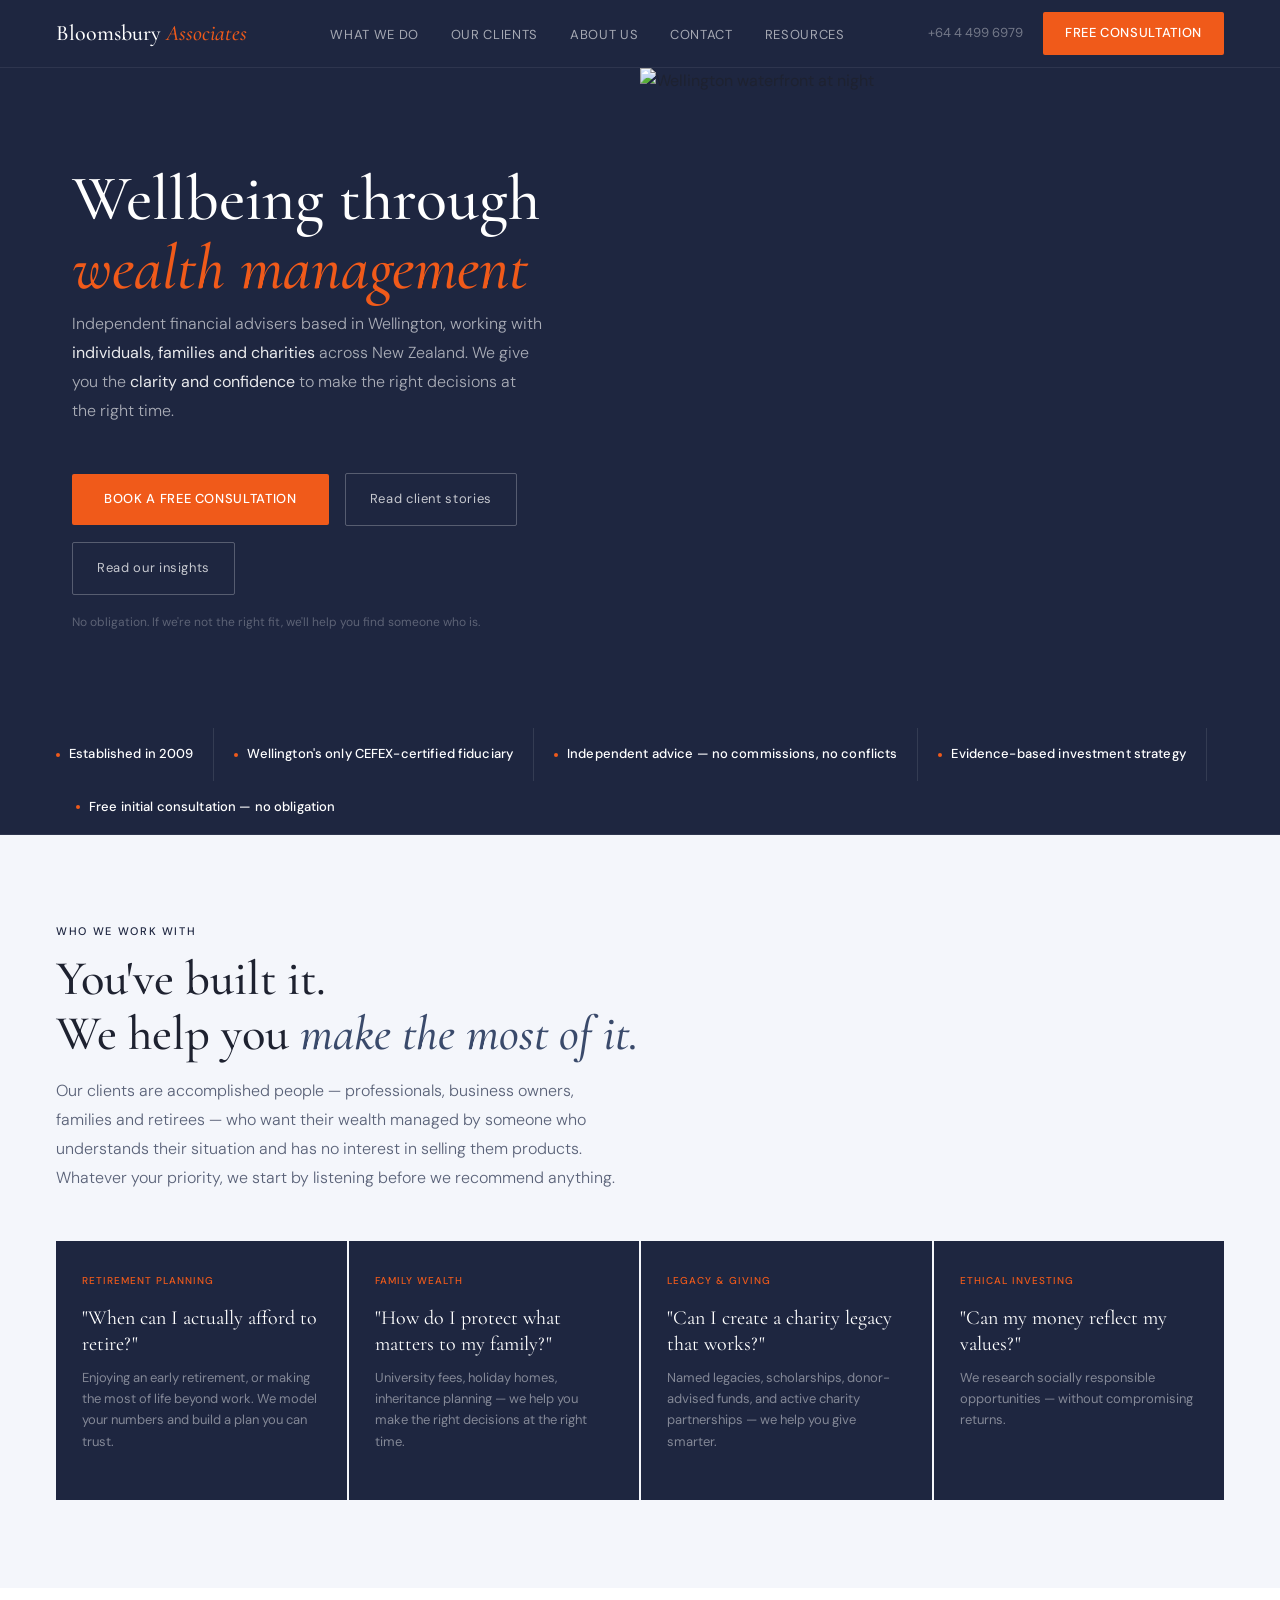
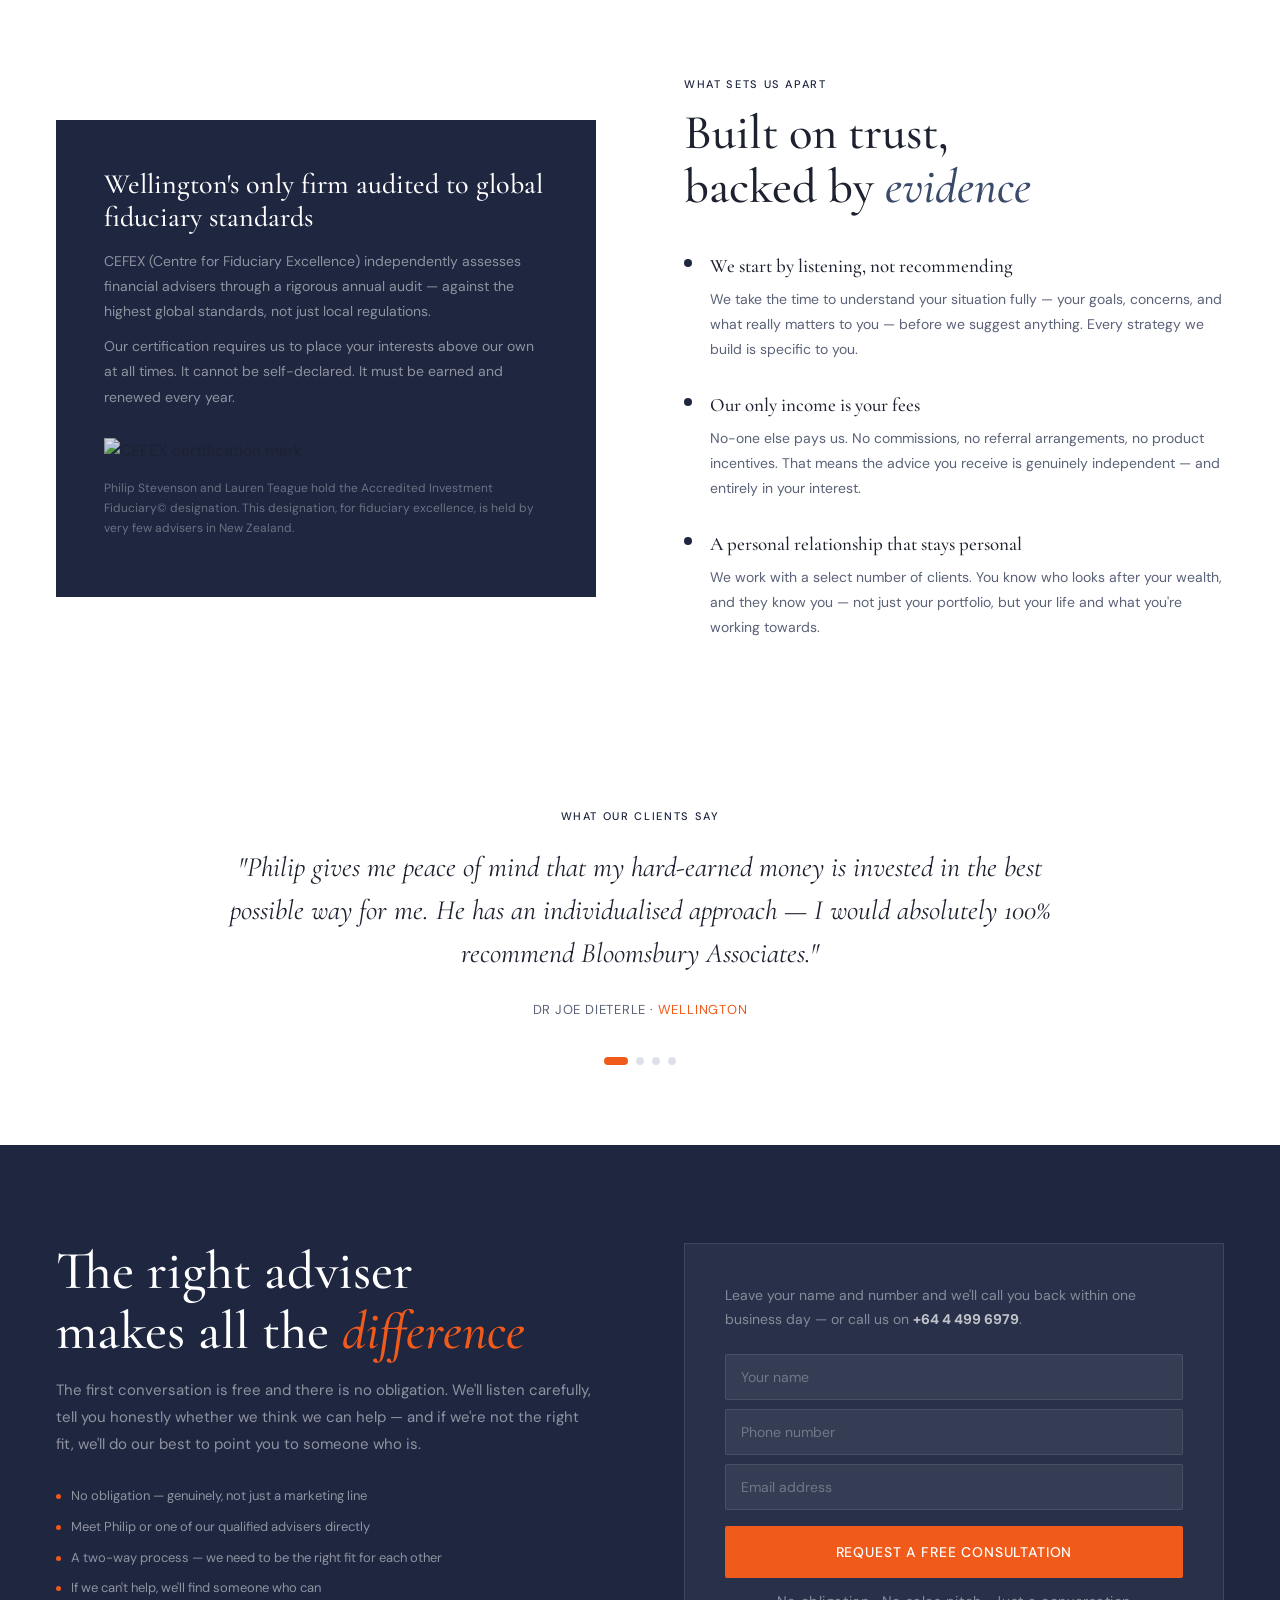
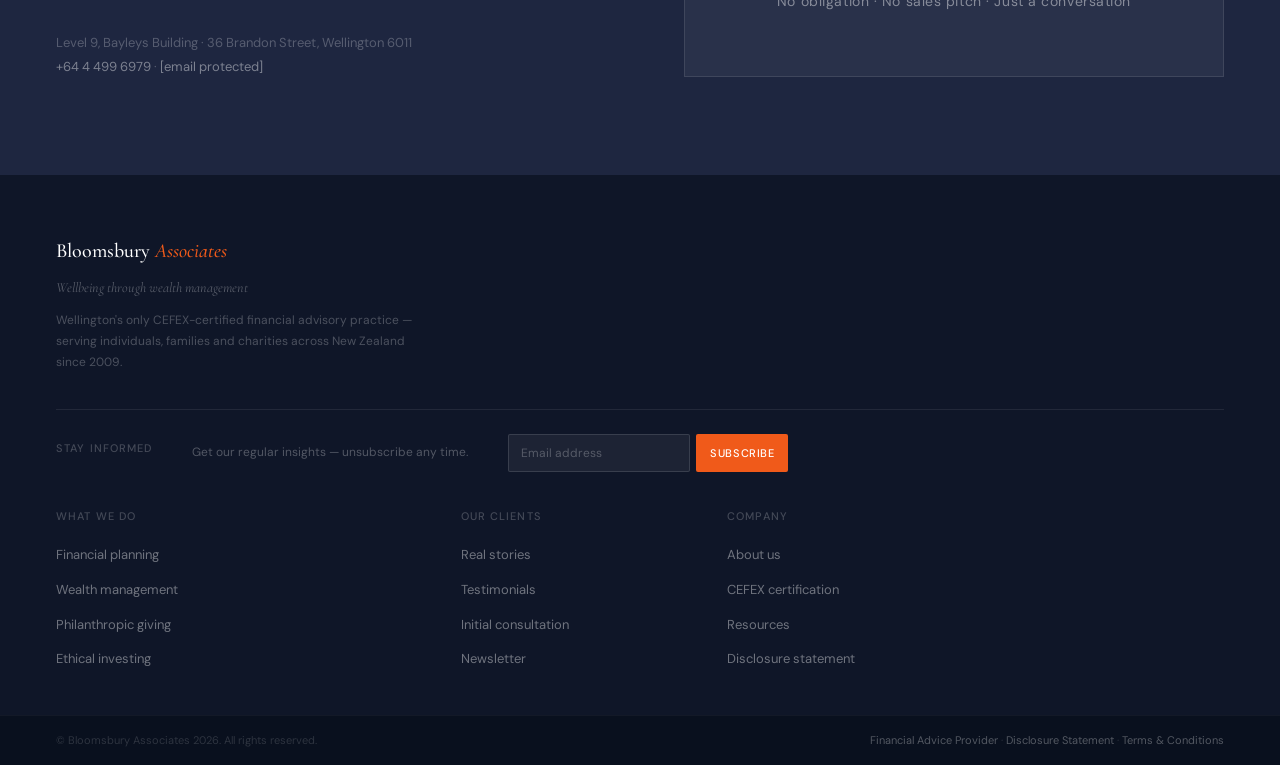
==== index.html @ 16ed3c0c "Add files via upload" ====
<!DOCTYPE html>
<html lang="en">
<head>
<meta charset="UTF-8"><meta name="viewport" content="width=device-width, initial-scale=1.0">
<title>Bloomsbury Associates — Wellington Financial Advisers | Wealth Management NZ</title>
<meta name="description" content="Bloomsbury Associates are Wellington's only CEFEX-certified independent financial advisers. Evidence-based wealth management, retirement planning, and ethical investing for individuals and families across New Zealand. Free initial consultation.">
<link rel="canonical" href="https://bloomsbury.co.nz/">
<meta property="og:type" content="website">
<meta property="og:site_name" content="Bloomsbury Associates">
<meta property="og:url" content="https://bloomsbury.co.nz/">
<meta property="og:title" content="Bloomsbury Associates — Wellington Financial Advisers | Wealth Management NZ">
<meta property="og:description" content="Wellington's only CEFEX-certified independent financial advisers. Evidence-based wealth management, retirement planning, and ethical investing. Free initial consultation.">
<meta property="og:image" content="https://bloomsbury.co.nz/resources/img/og-bloomsbury.jpg">
<meta name="twitter:card" content="summary_large_image">
<meta name="twitter:title" content="Bloomsbury Associates — Wellington Financial Advisers | Wealth Management NZ">
<meta name="twitter:description" content="Wellington's only CEFEX-certified independent financial advisers. Evidence-based wealth management, retirement planning, and ethical investing. Free initial consultation.">
<link rel="preconnect" href="https://fonts.googleapis.com">
<link href="https://fonts.googleapis.com/css2?family=Cormorant+Garamond:ital,wght@0,400;0,500;0,600;1,400;1,500&family=DM+Sans:wght@300;400;500&display=swap" rel="stylesheet">
<style>
*{margin:0;padding:0;box-sizing:border-box}
:root{
  --ink:#1e2230;--bd:#1e2640;--bm:#2a3352;--bdp:#161e30;--blu:#3a4a6b;
  --bpl:#fff;--gl:#fff;--gm:#dde0ea;--gt:#5a6278;
  --or:#f05a1a;--ol:#fef0e8;--od:#c94a12;--bl:#e0e3ed;
  --serif:'Cormorant Garamond',Georgia,serif;--sans:'DM Sans',sans-serif}
html{scroll-behavior:smooth}
body{font-family:var(--sans);background:#fff;color:var(--ink);font-size:16px;line-height:1.6;-webkit-font-smoothing:antialiased}
/* NAV */
nav{background:var(--bd);padding:0 56px;display:flex;align-items:center;justify-content:space-between;height:68px;position:sticky;top:0;z-index:100;border-bottom:.5px solid rgba(255,255,255,.07)}
.nl{color:#fff;font-family:var(--serif);font-size:22px;font-weight:500;text-decoration:none}.nl em{font-style:italic;color:var(--or)}

.nm{display:flex;gap:32px;list-style:none}.nm a{color:rgba(255,255,255,.6);text-decoration:none;font-size:13px;letter-spacing:.05em;text-transform:uppercase;transition:color .2s}.nm a:hover,.nm a.act{color:#fff}
.nr{display:flex;align-items:center;gap:20px}.nph{font-size:13px;color:rgba(255,255,255,.38)}
.nc{background:var(--or);color:#fff;padding:11px 22px;font-family:var(--sans);font-size:13px;font-weight:500;letter-spacing:.05em;text-transform:uppercase;border-radius:2px;transition:background .2s;text-decoration:none}.nc:hover{background:var(--od)}
/* HERO */
.hero{background:var(--bd);min-height:73vh;display:grid;grid-template-columns:1fr 1fr;overflow:hidden}
.ht{padding:96px 48px 96px 72px;display:flex;flex-direction:column;justify-content:center}
.hbadge{display:inline-flex;align-items:center;gap:8px;background:rgba(240,90,26,.12);border:.5px solid rgba(240,90,26,.4);color:#fdd0bc;padding:7px 14px;border-radius:2px;font-size:11px;font-weight:500;letter-spacing:.09em;text-transform:uppercase;margin-bottom:24px;width:fit-content}
.hbadge::before{content:'';width:6px;height:6px;background:var(--or);border-radius:50%;flex-shrink:0}
.heyebrow{font-family:var(--serif);font-size:14px;color:rgba(255,255,255,.4);letter-spacing:.1em;text-transform:uppercase;margin-bottom:14px}
.hh1{font-family:var(--serif);font-size:clamp(48px,5vw,68px);font-weight:500;color:#fff;line-height:1.08;margin-bottom:8px}
.hh1 em{font-style:italic;color:var(--or)}
.htag{font-family:var(--serif);font-size:clamp(19px,2.2vw,26px);font-weight:400;font-style:italic;color:rgba(255,255,255,.52);margin-bottom:28px;line-height:1.4}
.hsub{font-size:16px;font-weight:300;color:rgba(255,255,255,.62);line-height:1.8;max-width:470px;margin-bottom:48px}
.hsub strong{color:rgba(255,255,255,.9);font-weight:400}
.hact{display:flex;align-items:center;gap:16px;flex-wrap:wrap}
.bp{background:var(--or);color:#fff;border:none;padding:15px 32px;font-family:var(--sans);font-size:13px;font-weight:500;letter-spacing:.05em;text-transform:uppercase;cursor:pointer;border-radius:2px;transition:all .2s;text-decoration:none;display:inline-block}.bp:hover{background:var(--od);transform:translateY(-1px)}
.bg{background:transparent;color:rgba(255,255,255,.75);border:.5px solid rgba(255,255,255,.25);padding:15px 24px;font-family:var(--sans);font-size:13px;font-weight:400;letter-spacing:.05em;cursor:pointer;border-radius:2px;transition:all .2s;text-decoration:none;display:inline-block}.bg:hover{border-color:rgba(255,255,255,.55);color:#fff}
.hnote{margin-top:18px;font-size:12px;color:rgba(255,255,255,.28)}
.hv{position:relative;overflow:hidden}

/* TRUST BAR */
.tb{background:var(--bd);border-bottom:.5px solid rgba(255,255,255,.07);padding:0 72px;display:flex;align-items:center;flex-wrap:wrap}
.ti{font-size:14px;font-weight:500;color:#fff;padding:18px 28px;border-right:.5px solid rgba(255,255,255,.1);flex-shrink:0;display:flex;align-items:center;gap:9px;letter-spacing:.01em}.ti:first-child{padding-left:0}.ti:last-child{border-right:none}
.ti-dot{width:4px;height:4px;background:var(--or);border-radius:50%;flex-shrink:0}
/* SECTIONS */
.sec{padding:88px 72px}
.sl{font-size:11px;font-weight:500;letter-spacing:.15em;text-transform:uppercase;color:var(--bd);margin-bottom:12px}
.sh2{font-family:var(--serif);font-size:clamp(32px,3.8vw,50px);font-weight:500;color:var(--ink);line-height:1.12;margin-bottom:16px}.sh2 em{font-style:italic;color:var(--blu)}
.slead{font-size:16px;font-weight:300;color:var(--gt);max-width:560px;line-height:1.8;margin-bottom:48px}
/* PERSONA */
.pgrid{display:grid;grid-template-columns:repeat(4,1fr);gap:2px}
.pc{background:var(--bd);padding:32px 26px 48px;cursor:pointer;transition:background .25s;position:relative;overflow:hidden;min-height:240px;text-decoration:none;display:block}.pc:hover{background:var(--bm)}
.pc::after{content:'→';position:absolute;bottom:22px;right:22px;color:var(--or);font-size:18px;opacity:0;transition:opacity .25s,transform .25s;transform:translateX(-8px)}.pc:hover::after{opacity:1;transform:translateX(0)}
.ptag{font-size:10px;font-weight:500;letter-spacing:.1em;text-transform:uppercase;color:var(--or);margin-bottom:16px}
.pq{font-family:var(--serif);font-size:20px;font-weight:400;color:#fff;line-height:1.3;margin-bottom:10px}
.pdesc{font-size:13px;color:rgba(255,255,255,.45);line-height:1.65}
/* SERVICES */

/* WHY */
.wsec{padding:88px 72px;background:var(--gl);display:grid;grid-template-columns:1fr 1fr;gap:88px;align-items:center}
.cb{background:var(--bd);padding:48px;position:relative}
.cb h3{font-family:var(--serif);font-size:28px;font-weight:500;color:#fff;margin-bottom:14px;line-height:1.2}
.cb p{font-size:14px;color:rgba(255,255,255,.5);line-height:1.8;margin-bottom:10px}
.cb img{width:80px;margin-top:18px;opacity:.85}
.cfl{background:var(--ol);border:.5px solid rgba(240,90,26,.18);padding:22px 26px;position:absolute;bottom:-26px;right:-26px;max-width:220px}
.cfln{font-family:var(--serif);font-size:38px;font-weight:500;color:var(--or);line-height:1}
.cfllab{font-size:12px;color:var(--od);margin-top:6px;line-height:1.55}
.pillars{display:flex;flex-direction:column;gap:28px;margin-top:36px}
.pillar{display:flex;gap:18px;align-items:flex-start}
.pdot{width:8px;height:8px;background:var(--bd);border-radius:50%;flex-shrink:0;margin-top:8px}
.pillar h4{font-family:var(--serif);font-size:19px;font-weight:500;color:var(--ink);margin-bottom:6px}
.pillar p{font-size:14px;color:var(--gt);line-height:1.78;max-width:520px}
/* TESTIMONIALS */
.tsec{background:var(--bpl);padding:80px 72px}
.tinn{max-width:860px;margin:0 auto;text-align:center}
.tq{font-family:var(--serif);font-size:clamp(20px,2.8vw,28px);font-weight:400;font-style:italic;color:var(--ink);line-height:1.55;margin-bottom:24px;min-height:90px}
.ta{font-size:13px;color:var(--gt);letter-spacing:.06em;text-transform:uppercase;margin-bottom:36px}.ta span{color:var(--or)}
.dots{display:flex;justify-content:center;gap:8px}
.dot{width:8px;height:8px;border-radius:50%;background:var(--gm);cursor:pointer;transition:all .2s;border:none;padding:0}.dot.active{background:var(--or);width:24px;border-radius:4px}
/* CTA */
.ctasec{background:var(--bd);padding:96px 72px;display:grid;grid-template-columns:1fr 1fr;gap:88px;align-items:center}
.ctasec h2{font-family:var(--serif);font-size:clamp(36px,4.2vw,54px);font-weight:500;color:#fff;line-height:1.12}.ctasec h2 em{font-style:italic;color:var(--or)}
.ctasec>div:first-child>p{font-size:15px;color:rgba(255,255,255,.5);margin-top:16px;line-height:1.8}
.ctag{display:flex;flex-direction:column;gap:10px;margin-top:28px}
.ctag li{display:flex;align-items:center;gap:10px;font-size:13px;color:rgba(255,255,255,.5);list-style:none}
.ctag li::before{content:'';width:5px;height:5px;background:var(--or);border-radius:50%;flex-shrink:0}
.ctaaddr{margin-top:32px;font-size:13px;color:rgba(255,255,255,.25);line-height:1.85}
.ctaaddr a{color:rgba(255,255,255,.42);text-decoration:none}.ctaaddr a:hover{color:var(--or)}
.cform{background:rgba(255,255,255,.05);border:.5px solid rgba(255,255,255,.1);padding:40px}
.cform>p{font-size:14px;color:rgba(255,255,255,.44);margin-bottom:22px;line-height:1.7}
.ig{display:flex;flex-direction:column;gap:9px;margin-bottom:10px}
.fi{background:rgba(255,255,255,.06);border:.5px solid rgba(255,255,255,.1);padding:13px 15px;color:#fff;font-size:14px;font-family:var(--sans);border-radius:2px;outline:none;transition:border-color .2s;width:100%}
.fi::placeholder{color:rgba(255,255,255,.3)}.fi:focus{border-color:rgba(240,90,26,.5);background:rgba(255,255,255,.09)}
.bctl{width:100%;background:var(--or);color:#fff;border:none;padding:17px;font-family:var(--sans);font-size:14px;font-weight:500;letter-spacing:.06em;text-transform:uppercase;cursor:pointer;border-radius:2px;transition:background .2s;margin-top:6px}.bctl:hover:not(:disabled){background:var(--od)}
.noob{font-size:11px;color:rgba(255,255,255,.22);text-align:center;margin-top:12px;letter-spacing:.04em}
/* FOOTER */
footer{background:#0f1628;padding:60px 72px 44px;display:grid;grid-template-columns:1.6fr 1fr 1fr 1fr 1.4fr;gap:40px}
.fwm{font-family:var(--serif);font-size:20px;color:#fff;font-weight:500;margin-bottom:10px}.fwm em{color:var(--or);font-style:italic}
.ftag{font-family:var(--serif);font-size:14px;font-style:italic;color:rgba(255,255,255,.3);margin-bottom:10px}
.fdesc{font-size:12px;color:rgba(255,255,255,.25);line-height:1.75}
.fcol h4{font-size:11px;font-weight:500;letter-spacing:.1em;text-transform:uppercase;color:rgba(255,255,255,.22);margin-bottom:16px}
.fcol ul{list-style:none;display:flex;flex-direction:column;gap:9px}
.fcol ul a{font-size:13px;color:rgba(255,255,255,.4);text-decoration:none;transition:color .2s}.fcol ul a:hover{color:#fff}
.fbot{background:#09101e;padding:16px 72px;display:flex;justify-content:space-between;align-items:center;border-top:.5px solid rgba(255,255,255,.04)}
.fbot p{font-size:11px;color:rgba(255,255,255,.15)}.fbot a{color:rgba(255,255,255,.3);text-decoration:none}.fbot a:hover{color:rgba(255,255,255,.6)}
.fade{opacity:0;transform:translateY(20px);transition:opacity .6s ease,transform .6s ease}.fade.vis{opacity:1;transform:none}

/* FOOTER NEWSLETTER */
.fn-signup{border-left:.5px solid rgba(255,255,255,.08);padding-left:32px}
.fn-head{font-size:11px;font-weight:500;letter-spacing:.1em;text-transform:uppercase;color:rgba(255,255,255,.22);margin-bottom:8px}
.fn-sub{font-size:12px;color:rgba(255,255,255,.28);line-height:1.6;margin-bottom:16px}
.fn-row{display:flex;gap:6px}
.fn-f{flex:1;background:rgba(255,255,255,.06);border:.5px solid rgba(255,255,255,.12);padding:10px 12px;color:#fff;font-size:12px;font-family:var(--sans);border-radius:2px;outline:none;transition:border-color .2s;min-width:0}
.fn-f::placeholder{color:rgba(255,255,255,.25)}
.fn-f:focus{border-color:rgba(240,90,26,.45)}
.fn-btn{background:var(--or);color:#fff;border:none;padding:10px 14px;font-family:var(--sans);font-size:11px;font-weight:500;letter-spacing:.05em;text-transform:uppercase;cursor:pointer;border-radius:2px;white-space:nowrap;transition:background .2s;flex-shrink:0}.fn-btn:hover:not(:disabled){background:var(--od)}

/* DROPDOWN */
.has-drop{position:relative}
.has-drop:hover .dropdown,.has-drop:focus-within .dropdown{opacity:1;pointer-events:all;transform:translateY(0)}
.dropdown{position:absolute;top:100%;left:-16px;background:var(--bm);border:.5px solid rgba(255,255,255,.12);border-top:2px solid var(--or);min-width:170px;opacity:0;pointer-events:none;transform:translateY(-6px);transition:all .18s ease;z-index:200;box-shadow:0 8px 24px rgba(0,0,0,.25)}
.dropdown a{display:block;padding:12px 18px;font-size:12px;letter-spacing:.05em;text-transform:uppercase;color:rgba(255,255,255,.6);text-decoration:none;border-bottom:.5px solid rgba(255,255,255,.07);transition:all .15s;font-family:var(--sans);font-weight:400}
.dropdown a:last-child{border-bottom:none}
.dropdown a:hover{color:#fff;background:rgba(255,255,255,.06);padding-left:22px}
</style>
<link rel="stylesheet" href="responsive.css">
<script type="application/ld+json">
{
  "@context": "https://schema.org",
  "@type": "FinancialService",
  "name": "Bloomsbury Associates",
  "description": "Wellington's only CEFEX-certified independent financial advisory practice. Evidence-based wealth management, retirement planning, philanthropic giving, and ethical investing.",
  "url": "https://bloomsbury.co.nz",
  "telephone": "+6444996979",
  "email": "enquiries@bloomsbury.co.nz",
  "foundingDate": "2009",
  "areaServed": "New Zealand",
  "address": {
    "@type": "PostalAddress",
    "streetAddress": "Level 9, Bayleys Building, 36 Brandon Street",
    "addressLocality": "Wellington",
    "postalCode": "6011",
    "addressCountry": "NZ"
  },
  "geo": {
    "@type": "GeoCoordinates",
    "latitude": -41.2784,
    "longitude": 174.7767
  },
  "openingHoursSpecification": {
    "@type": "OpeningHoursSpecification",
    "dayOfWeek": ["Monday","Tuesday","Wednesday","Thursday","Friday"],
    "opens": "08:30",
    "closes": "17:30"
  },
  "hasCredential": {
    "@type": "EducationalOccupationalCredential",
    "credentialCategory": "CEFEX Certification",
    "recognizedBy": {
      "@type": "Organization",
      "name": "Centre for Fiduciary Excellence"
    }
  },
  "sameAs": "https://bloomsbury.co.nz"
}
</script>
</head>
<body>
<nav>
  <a href="index.html" class="nl">Bloomsbury <em>Associates</em></a>
  <ul class="nm">
    <li><a href="what-we-do.html">What we do</a></li>
    <li><a href="our-clients.html">Our clients</a></li>
    <li><a href="about-us.html">About us</a></li>
    <li><a href="contact.html">Contact</a></li>
    <li class="has-drop">
      <a href="blog.html">Resources</a>
      <div class="dropdown">
        <a href="tools.html">Tools</a>
        <a href="blog.html">Blog</a>
        <a href="blog.html">Research</a>
      </div>
    </li>
  </ul>
  <div class="nr"><button class="ham" aria-label="Open menu" onclick="toggleNav(this)"><span></span><span></span><span></span></button>
    <span class="nph">+64 4 499 6979</span>
    <a href="index.html#form" class="nc">Free consultation</a>
  </div>
</nav>
<div class="ndrawer" id="ndrawer">
  <a href="what-we-do.html">What we do</a>
  <a href="our-clients.html">Our clients</a>
  <a href="about-us.html">About us</a>
  <a href="contact.html">Contact</a>
  <a href="tools.html">Tools</a>
  <a href="blog.html">Blog</a>
  <a href="blog.html">Research</a>
  <a href="index.html#form" class="nc">Free consultation</a>
  <span class="nph">+64 4 499 6979</span>
</div>

<section class="hero">
  <div class="ht">
    <h1 class="hh1">Wellbeing through<br><em>wealth management</em></h1>
    <p class="hsub">Independent financial advisers based in Wellington, working with <strong>individuals, families and charities</strong> across New Zealand. We give you the <strong>clarity and confidence</strong> to make the right decisions at the right time.</p>
    <div class="hact">
      <a href="index.html#form" class="bp">Book a free consultation</a>
      <a href="our-clients.html" class="bg">Read client stories</a>
      <a href="blog.html" class="bg">Read our insights</a>
    </div>
    <p class="hnote">No obligation. If we're not the right fit, we'll help you find someone who is.</p>
  </div>
  <div class="hv">
    <img src="https://images.pexels.com/photos/1043402/pexels-photo-1043402.jpeg" alt="Wellington waterfront at night" style="width:100%;height:100%;object-fit:cover;object-position:center;display:block;min-height:420px">
  </div>
</section>

<div class="tb">
  <div class="ti"><span class="ti-dot"></span>Established in 2009</div>
  <div class="ti"><span class="ti-dot"></span>Wellington's only CEFEX-certified fiduciary</div>
  <div class="ti"><span class="ti-dot"></span>Independent advice — no commissions, no conflicts</div>
  <div class="ti"><span class="ti-dot"></span>Evidence-based investment strategy</div>
  <div class="ti"><span class="ti-dot"></span>Free initial consultation — no obligation</div>
</div>

<section class="sec fade" style="background:#f4f6fb">
  <div class="sl">Who we work with</div>
  <h2 class="sh2">You've built it.<br>We help you <em>make the most of it.</em></h2>
  <p class="slead">Our clients are accomplished people — professionals, business owners, families and retirees — who want their wealth managed by someone who understands their situation and has no interest in selling them products. Whatever your priority, we start by listening before we recommend anything.</p>
  <div class="pgrid">
    <a href="what-we-do.html" class="pc"><div class="ptag">Retirement planning</div><p class="pq">"When can I actually afford to retire?"</p><p class="pdesc">Enjoying an early retirement, or making the most of life beyond work. We model your numbers and build a plan you can trust.</p></a>
    <a href="what-we-do.html" class="pc"><div class="ptag">Family wealth</div><p class="pq">"How do I protect what matters to my family?"</p><p class="pdesc">University fees, holiday homes, inheritance planning — we help you make the right decisions at the right time.</p></a>
    <a href="what-we-do.html#philanthropy" class="pc"><div class="ptag">Legacy &amp; giving</div><p class="pq">"Can I create a charity legacy that works?"</p><p class="pdesc">Named legacies, scholarships, donor-advised funds, and active charity partnerships — we help you give smarter.</p></a>
    <a href="what-we-do.html#ethical" class="pc"><div class="ptag">Ethical investing</div><p class="pq">"Can my money reflect my values?"</p><p class="pdesc">We research socially responsible opportunities — without compromising returns.</p></a>
  </div>
</section>


<section class="wsec fade">
  <div>
    <div class="cb">
      <h3>Wellington's only firm audited to global fiduciary standards</h3>
      <p>CEFEX (Centre for Fiduciary Excellence) independently assesses financial advisers through a rigorous annual audit — against the highest global standards, not just local regulations.</p>
      <p>Our certification requires us to place your interests above our own at all times. It cannot be self-declared. It must be earned and renewed every year.</p>
      <img src="https://bloomsbury.co.nz/resources/img/associates/CEFEX-Mark2.png" alt="CEFEX certification mark">
      <p style="font-size:12px;color:rgba(255,255,255,.35);margin-top:16px;line-height:1.65">Philip Stevenson and Lauren Teague hold the Accredited Investment Fiduciary© designation. This designation, for fiduciary excellence, is held by very few advisers in New Zealand.</p>
    </div>
  </div>
  <div>
    <div class="sl">What sets us apart</div>
    <h2 class="sh2" style="color:var(--ink)">Built on trust,<br>backed by <em>evidence</em></h2>
    <div class="pillars">
      <div class="pillar"><div class="pdot"></div><div><h4>We start by listening, not recommending</h4><p>We take the time to understand your situation fully — your goals, concerns, and what really matters to you — before we suggest anything. Every strategy we build is specific to you.</p></div></div>
      <div class="pillar"><div class="pdot"></div><div><h4>Our only income is your fees</h4><p>No-one else pays us. No commissions, no referral arrangements, no product incentives. That means the advice you receive is genuinely independent — and entirely in your interest.</p></div></div>
      <div class="pillar"><div class="pdot"></div><div><h4>A personal relationship that stays personal</h4><p>We work with a select number of clients. You know who looks after your wealth, and they know you — not just your portfolio, but your life and what you're working towards.</p></div></div>
    </div>
  </div>
</section>

<section class="tsec fade">
  <div class="tinn">
    <div class="sl" style="text-align:center;margin-bottom:20px">What our clients say</div>
    <div class="tq" id="tq">"Philip gives me peace of mind that my hard-earned money is invested in the best possible way for me. He has an individualised approach — I would absolutely 100% recommend Bloomsbury Associates."</div>
    <p class="ta" id="ta">Dr Joe Dieterle · <span>Wellington</span></p>
    <div class="dots" role="tablist" aria-label="Testimonials">
      <button class="dot active" onclick="showT(0)" aria-label="Testimonial 1 — Dr Joe Dieterle" aria-selected="true" role="tab"></button>
      <button class="dot" onclick="showT(1)" aria-label="Testimonial 2 — Julie Brown" aria-selected="false" role="tab"></button>
      <button class="dot" onclick="showT(2)" aria-label="Testimonial 3 — Auckland client" aria-selected="false" role="tab"></button>
      <button class="dot" onclick="showT(3)" aria-label="Testimonial 4 — Dan, Wellington" aria-selected="false" role="tab"></button>
    </div>
  </div>
</section>


<section class="ctasec fade" id="form">
  <div>
    <h2>The right adviser<br>makes all the <em>difference</em></h2>
    <p>The first conversation is free and there is no obligation. We'll listen carefully, tell you honestly whether we think we can help — and if we're not the right fit, we'll do our best to point you to someone who is.</p>
    <ul class="ctag">
      <li>No obligation — genuinely, not just a marketing line</li>
      <li>Meet Philip or one of our qualified advisers directly</li>
      <li>A two-way process — we need to be the right fit for each other</li>
      <li>If we can't help, we'll find someone who can</li>
    </ul>
    <div class="ctaaddr">Level 9, Bayleys Building · 36 Brandon Street, Wellington 6011<br><a href="tel:+6444996979">+64 4 499 6979</a> · <a href="/cdn-cgi/l/email-protection#8ee7e0e8e1ceece2e1e1e3fdecfbfcf7a0ede1a0e0f4"><span class="__cf_email__" data-cfemail="86efe8e0e9c6e4eae9e9ebf5e4f3f4ffa8e5e9a8e8fc">[email&#160;protected]</span></a></div>
  </div>
  <div class="cform">
    <p>Leave your name and number and we'll call you back within one business day — or call us on <strong style="color:rgba(255,255,255,.72)">+64 4 499 6979</strong>.</p>
    <div class="ig">
      <input class="fi" type="text" placeholder="Your name">
      <input class="fi" type="tel" placeholder="Phone number">
      <input class="fi" type="email" placeholder="Email address">
    </div>
    <button class="bctl" onclick="this.textContent='✓ Request received — we\'ll be in touch';this.style.background='#2a6e3a';this.disabled=true">Request a free consultation</button>
    <p class="noob">No obligation · No sales pitch · Just a conversation</p>
  </div>
</section>



<footer>
  <div><p class="fwm">Bloomsbury <em>Associates</em></p><p class="ftag">Wellbeing through wealth management</p><p class="fdesc">Wellington's only CEFEX-certified financial advisory practice — serving individuals, families and charities across New Zealand since 2009.</p></div>
  <div class="fn-signup">
    <p class="fn-head">Stay Informed</p>
    <p class="fn-sub">Get our regular insights — unsubscribe any time.</p>
    <div class="fn-row">
      <input class="fn-f" type="email" placeholder="Email address">
      <button class="fn-btn" onclick="this.textContent='✓';this.style.background='#2a6e3a';this.disabled=true">Subscribe</button>
    </div>
  </div>
  <div class="fcol"><h4>What we do</h4><ul><li><a href="what-we-do.html#fp">Financial planning</a></li><li><a href="what-we-do.html#wm">Wealth management</a></li><li><a href="what-we-do.html#philanthropy">Philanthropic giving</a></li><li><a href="what-we-do.html#ethical">Ethical investing</a></li></ul></div>
  <div class="fcol"><h4>Our clients</h4><ul><li><a href="our-clients.html">Real stories</a></li><li><a href="our-clients.html#testimonials">Testimonials</a></li><li><a href="index.html#form">Initial consultation</a></li><li><a href="contact.html#newsletter">Newsletter</a></li></ul></div>
  <div class="fcol"><h4>Company</h4><ul><li><a href="about-us.html">About us</a></li><li><a href="about-us.html#cefex">CEFEX certification</a></li><li><a href="blog.html">Resources</a></li><li><a href="#">Disclosure statement</a></li></ul></div>
</footer>
<div class="fbot"><p>© Bloomsbury Associates 2026. All rights reserved.</p><p><a href="#">Financial Advice Provider</a> · <a href="#">Disclosure Statement</a> · <a href="#">Terms &amp; Conditions</a></p></div>

<script data-cfasync="false" src="/cdn-cgi/scripts/5c5dd728/cloudflare-static/email-decode.min.js"></script><script>
const obs=new IntersectionObserver(e=>e.forEach(x=>{if(x.isIntersecting){x.target.classList.add('vis');obs.unobserve(x.target)}}),{threshold:.07});
document.querySelectorAll('.fade').forEach(el=>obs.observe(el));
const T=[
  {q:'"Philip gives me peace of mind that my hard-earned money is invested in the best possible way for me. He has an individualised approach — I would absolutely 100% recommend Bloomsbury Associates."',a:'Dr Joe Dieterle · <span>Wellington</span>'},
  {q:'"Bloomsbury Associates have that unique combination of professionalism and that essential personal touch which makes me as a client feel valued. With Bloomsbury it\'s a win/win situation."',a:'Julie Brown · <span>Wellington</span>'},
  {q:'"I\'ve been a client of Bloomsbury for more than six years now, which speaks for itself. I feel safe and secure knowing every month I am getting closer to my financial goals."',a:'Client · <span>Auckland</span>'},
  {q:'"Bloomsbury are totally focussed on their clients, always do what they say they will, with a personal touch you don\'t get from bigger firms."',a:'Dan · <span>Wellington</span>'}
];
let cur=0;
function showT(i){cur=i;document.getElementById('tq').textContent=T[i].q;document.getElementById('ta').innerHTML=T[i].a;document.querySelectorAll('.dot').forEach((d,j)=>{d.classList.toggle('active',j===i);d.setAttribute('aria-selected',j===i);});}
setInterval(()=>showT((cur+1)%T.length),5000);
</script>
<script>
function toggleNav(btn){
  btn.classList.toggle('open');
  var drawer = document.getElementById('ndrawer');
  drawer.classList.toggle('open');
  document.body.style.overflow = btn.classList.contains('open') ? 'hidden' : '';
}
document.addEventListener('DOMContentLoaded', function(){
  document.querySelectorAll('.ndrawer a').forEach(function(a){
    a.addEventListener('click', function(){
      var btn = document.querySelector('.ham');
      if(btn) btn.classList.remove('open');
      var drawer = document.getElementById('ndrawer');
      if(drawer) drawer.classList.remove('open');
      document.body.style.overflow = '';
    });
  });
});
</script>
</body>
</html>
---- responsive.css ----
/* ============================================================
   BLOOMSBURY ASSOCIATES — RESPONSIVE STYLES
   Breakpoints:
     Wide    : max-width 1280px  (large laptop)
     Tablet  : max-width 1024px  (small laptop / tablet landscape)
     Mobile  : max-width 768px   (tablet portrait / phone)
     Sm phone: max-width 480px
   ============================================================ */

/* ----------------------------------------------------------
   HAMBURGER NAV
   ---------------------------------------------------------- */
.ham{display:none;flex-direction:column;gap:5px;background:none;border:none;cursor:pointer;padding:4px;z-index:200}
.ham span{display:block;width:22px;height:1.5px;background:#fff;transition:all .25s;transform-origin:center}
.ham.open span:nth-child(1){transform:translateY(6.5px) rotate(45deg)}
.ham.open span:nth-child(2){opacity:0;transform:scaleX(0)}
.ham.open span:nth-child(3){transform:translateY(-6.5px) rotate(-45deg)}

.ndrawer{
  display:none;
  position:fixed;top:68px;left:0;right:0;bottom:0;
  background:var(--bd);
  padding:40px 28px;
  flex-direction:column;
  gap:0;
  z-index:150;
  overflow-y:auto;
  border-top:.5px solid rgba(255,255,255,.08);
}
.ndrawer.open{display:flex}
.ndrawer a{
  display:block;
  color:rgba(255,255,255,.75);
  text-decoration:none;
  font-size:18px;
  font-family:var(--serif);
  font-weight:400;
  padding:16px 0;
  border-bottom:.5px solid rgba(255,255,255,.07);
  transition:color .2s;
}
.ndrawer a:hover,.ndrawer a.act{color:#fff}
.ndrawer .nc{
  display:inline-block;
  margin-top:28px;
  background:var(--or);
  color:#fff;
  padding:14px 28px;
  font-family:var(--sans);
  font-size:13px;
  font-weight:500;
  letter-spacing:.05em;
  text-transform:uppercase;
  border-radius:2px;
  text-decoration:none;
  border:none;
}
.ndrawer .nph{
  display:block;
  font-size:13px;
  color:rgba(255,255,255,.35);
  margin-top:16px;
}


/* ============================================================
   WIDE  (≤ 1280px) — large laptops, gentle reduction
   ============================================================ */
@media(max-width:1280px){

  /* Reduce section side padding */
  .sec,.wsec,.tsec,.ctasec,.svsec-light,
  .origin,.team-sec,.cefex-sec,.ext-sec,.partners,.cta-band,
  .svc-sec,.process-band,.faq-sec,.contact-wrap,.storsec{
    padding-left:56px !important;
    padding-right:56px !important;
  }
  footer{padding-left:56px;padding-right:56px}
  .fbot{padding-left:56px;padding-right:56px}
  .tb{padding-left:56px;padding-right:56px}
  .snav{padding-left:56px}

  /* Trust bar: shrink text slightly so 5 items fit on one row */
  .ti{font-size:13px;padding:16px 20px}

  /* Footer: 5-col gets tight — drop newsletter below */
  footer{grid-template-columns:1.6fr 1fr 1fr 1fr;gap:36px}
  .fn-signup{grid-column:1/-1;border-left:none;border-top:.5px solid rgba(255,255,255,.08);padding-left:0;padding-top:24px;display:flex;align-items:center;gap:40px}
  .fn-signup .fn-sub{margin-bottom:0}
  .fn-row{min-width:280px}
}


/* ============================================================
   TABLET  (≤ 1024px) — small laptop / tablet landscape
   ============================================================ */
@media(max-width:1024px){

  /* NAV */
  nav{padding:0 32px}
  .nm,.nr .nph{display:none}
  .ham{display:flex}
  .nr{gap:12px}

  /* HERO (homepage) — stack vertically */
  .hero{grid-template-columns:1fr;min-height:auto}
  .ht{padding:64px 40px 52px}
  .hv{min-height:320px;position:relative}
  .hv img{min-height:320px !important}

  /* Trust bar — allow wrap gracefully */
  .tb{padding:0 32px;flex-wrap:wrap}
  .ti{font-size:12px;padding:12px 16px;border-right:.5px solid rgba(255,255,255,.08)}

  /* PAGE HERO (inner pages) */
  .phero{padding:56px 40px 48px;grid-template-columns:1fr !important;min-height:auto}
  .phero-img{display:none}

  /* SECTION PADDING */
  .sec,.wsec,.tsec,.ctasec,.teamsec,
  .origin,.team-sec,.cefex-sec,.ext-sec,.partners,.cta-band,
  .svc-sec,.process-band,.faq-sec,.contact-wrap,.storsec{
    padding-left:40px !important;
    padding-right:40px !important;
  }
  footer{padding-left:40px;padding-right:40px;grid-template-columns:1fr 1fr 1fr;gap:28px}
  .fbot{padding-left:40px;padding-right:40px}
  .snav{padding-left:40px}
  .blog-wrap,.blog-signup,.nl-cta{padding-left:40px !important;padding-right:40px !important}
  footer>div:first-child{grid-column:1/-1}
  .fn-signup{grid-column:1/-1;border-left:none;border-top:.5px solid rgba(255,255,255,.08);padding-left:0;padding-top:20px;flex-direction:column;align-items:flex-start;gap:12px}
  .fn-row{width:100%;max-width:380px}

  /* HOMEPAGE GRIDS */
  .pgrid{grid-template-columns:1fr 1fr}
  .wsec{grid-template-columns:1fr;gap:48px}
  .ctasec{grid-template-columns:1fr;gap:48px}
  .nlinner{grid-template-columns:1fr;gap:48px}

  /* ABOUT */
  .origin{grid-template-columns:1fr;gap:48px}
  .tgrid{grid-template-columns:1fr}
  .cefex-sec{grid-template-columns:1fr;gap:48px}
  .ext-grid{grid-template-columns:1fr 1fr}

  /* WHAT WE DO */
  .steps{grid-template-columns:1fr 1fr 1fr}
  .steps::before{display:none}
  .step{border-top:1px dashed var(--gm);padding-top:24px}
  .svc-inner{grid-template-columns:1fr;gap:40px}
  .svc-inner.rev{direction:ltr}
  .egrid{grid-template-columns:1fr 1fr 1fr}

  /* OUR CLIENTS */
  .sgrid{grid-template-columns:1fr 1fr}

  /* BLOG */
  .feat-post{grid-template-columns:1fr}
  .blog-grid{grid-template-columns:1fr 1fr}
  .nl-cta{grid-template-columns:1fr;gap:28px}
  .bsu-inner{grid-template-columns:1fr;gap:20px}

  /* CONTACT */
  .contact-grid{grid-template-columns:1fr}
  .faq-grid{grid-template-columns:1fr}
}


/* ============================================================
   MOBILE  (≤ 768px)
   ============================================================ */
@media(max-width:768px){

  /* NAV */
  nav{padding:0 20px;height:60px}
  .ndrawer{top:60px}
  .nl{font-size:18px}

  /* HERO */
  .hero{grid-template-columns:1fr;min-height:auto}
  .ht{padding:52px 20px 44px}
  .hh1{font-size:40px !important}
  .hsub{font-size:15px;margin-bottom:28px}
  .hact{flex-direction:column;align-items:stretch;gap:10px}
  .hact .bp,.hact .bg{text-align:center}
  .hv{display:none}

  /* TRUST BAR — 2 column grid */
  .tb{padding:0 20px;display:grid;grid-template-columns:1fr 1fr}
  .ti{font-size:11px;font-weight:500;padding:12px 8px 12px 0;border-right:none;border-bottom:.5px solid rgba(255,255,255,.08);width:auto}
  .ti:nth-child(odd){border-right:.5px solid rgba(255,255,255,.08);padding-right:12px}
  .ti:nth-last-child(-n+2){border-bottom:none}
  /* 5th item spans full width */
  .ti:last-child{grid-column:1/-1;border-right:none}

  /* PAGE HERO */
  .phero{padding:44px 20px 36px !important}
  .phero h1{font-size:38px !important}
  .phero p{font-size:15px}

  /* SECTION PADDING */
  .sec,.wsec,.tsec,.ctasec,
  .origin,.team-sec,.cefex-sec,.ext-sec,.partners,.cta-band,
  .svc-sec,.process-band,.faq-sec,.contact-wrap,.storsec{
    padding:52px 20px !important;
  }
  .blog-wrap{padding:44px 20px !important}
  .blog-signup{padding:20px !important}
  .nl-cta{padding:44px 20px !important}
  footer{padding:44px 20px 28px;grid-template-columns:1fr 1fr;gap:24px}
  .fbot{padding:14px 20px;flex-direction:column;gap:6px;text-align:center}
  .snav{padding:0 20px}
  footer>div:first-child{grid-column:1/-1}
  .fn-signup{grid-column:1/-1;border-left:none;border-top:.5px solid rgba(255,255,255,.08);padding-left:0;padding-top:20px}
  .fn-row{width:100%}

  /* HOMEPAGE GRIDS */
  .pgrid{grid-template-columns:1fr}
  .wsec{grid-template-columns:1fr;gap:40px;padding:52px 20px !important}
  .ctasec{grid-template-columns:1fr;gap:32px;padding:56px 20px !important}

  /* CTA FORM */
  .cform{padding:28px 20px}

  /* ABOUT */
  .origin{grid-template-columns:1fr;gap:32px;padding:52px 20px !important}
  .stats{gap:2px}
  .tgrid{grid-template-columns:1fr;gap:2px}
  .tm{grid-template-columns:64px 1fr;gap:20px;padding:24px 20px}
  .tphoto{width:64px;height:64px}
  .cefex-sec{grid-template-columns:1fr;gap:32px;padding:52px 20px !important}
  .cpillars{gap:2px}
  .ext-grid{grid-template-columns:1fr}
  .pgrid{grid-template-columns:1fr 1fr}

  /* WHAT WE DO */
  .steps{grid-template-columns:1fr 1fr;gap:20px}
  .svc-inner{grid-template-columns:1fr;gap:32px}
  .svc-inner.rev{direction:ltr}
  .egrid{grid-template-columns:1fr}
  .snav{overflow-x:auto;-webkit-overflow-scrolling:touch}
  .sni{padding:14px 14px;font-size:12px}
  .process-band{padding:44px 20px !important}

  /* OUR CLIENTS */
  .sgrid{grid-template-columns:1fr}
  .tcard{padding:24px 20px}

  /* BLOG */
  .feat-post{grid-template-columns:1fr}
  .blog-grid{grid-template-columns:1fr}
  .nl-cta{grid-template-columns:1fr;gap:20px}
  .bsu-inner{grid-template-columns:1fr;gap:12px}
  .blog-cats{flex-wrap:wrap;gap:4px}

  /* CONTACT */
  .contact-grid{grid-template-columns:1fr}
  .faq-grid{grid-template-columns:1fr}
  .promise-bar{padding:16px 20px;gap:12px}

  /* GENERAL */
  .slead{margin-bottom:28px}
  .cta-band{padding:52px 20px !important;text-align:left}
  .cta-band p{margin-left:0}
}


/* ============================================================
   SMALL PHONE  (≤ 480px)
   ============================================================ */
@media(max-width:480px){

  /* HERO */
  .hh1{font-size:34px !important}
  .ht{padding:44px 16px 40px}
  .phero{padding:40px 16px 32px !important}
  .phero h1{font-size:32px !important}

  /* NAV */
  .nl{font-size:16px}
  .nr .nc{padding:8px 12px;font-size:11px;letter-spacing:.02em}

  /* TRUST BAR — single column */
  .tb{display:flex;flex-direction:column;padding:0 16px}
  .ti{width:100%;padding:10px 0;border-right:none;border-bottom:.5px solid rgba(255,255,255,.07);font-size:11px}
  .ti:last-child{border-bottom:none}

  /* GRIDS */
  .pgrid{grid-template-columns:1fr}
  .ext-grid{grid-template-columns:1fr}
  .steps{grid-template-columns:1fr}
  .egrid{grid-template-columns:1fr}
  footer{grid-template-columns:1fr}
  .fn-signup{padding-top:16px}

  /* TEAM */
  .tm{grid-template-columns:1fr}
  .tphoto,.tav-fb{margin-bottom:12px}

  /* MISC */
  .fbot{font-size:10px}
  .svnum{font-size:64px}
  .cform{padding:24px 16px}
}
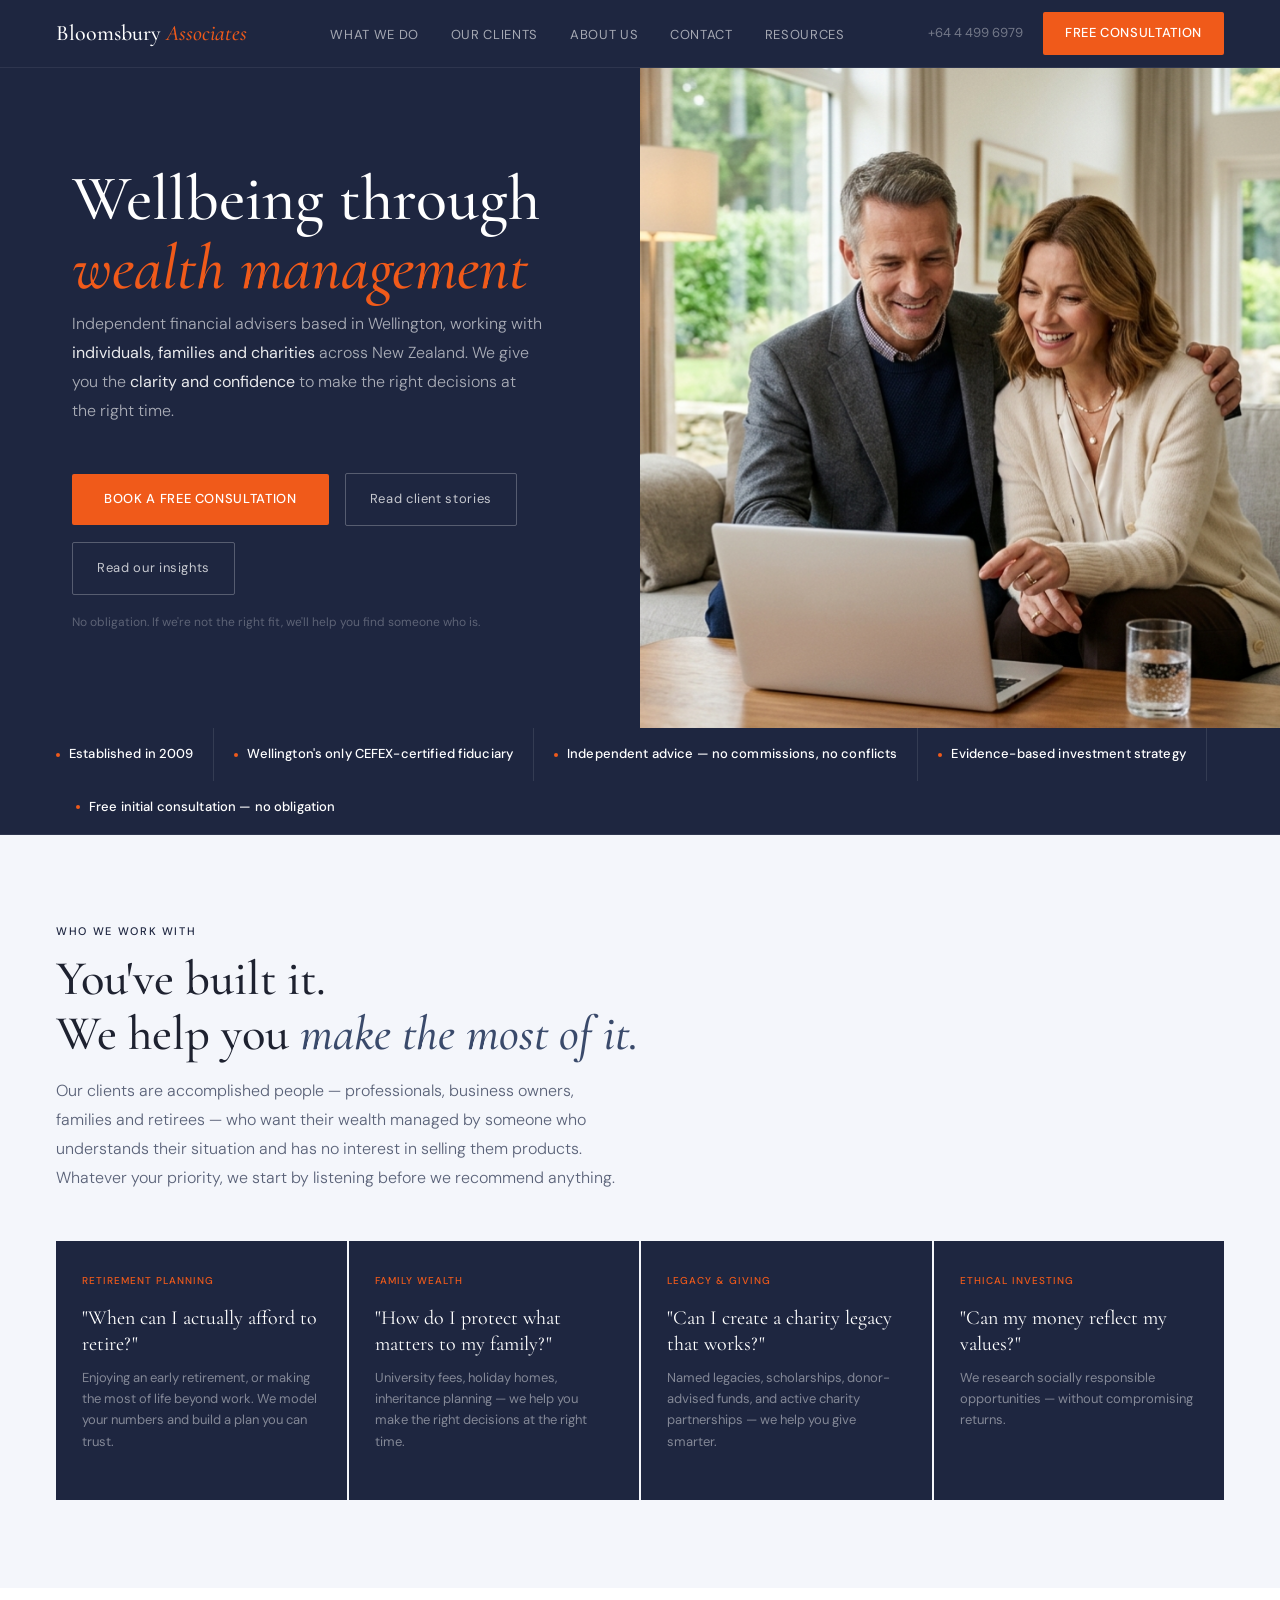
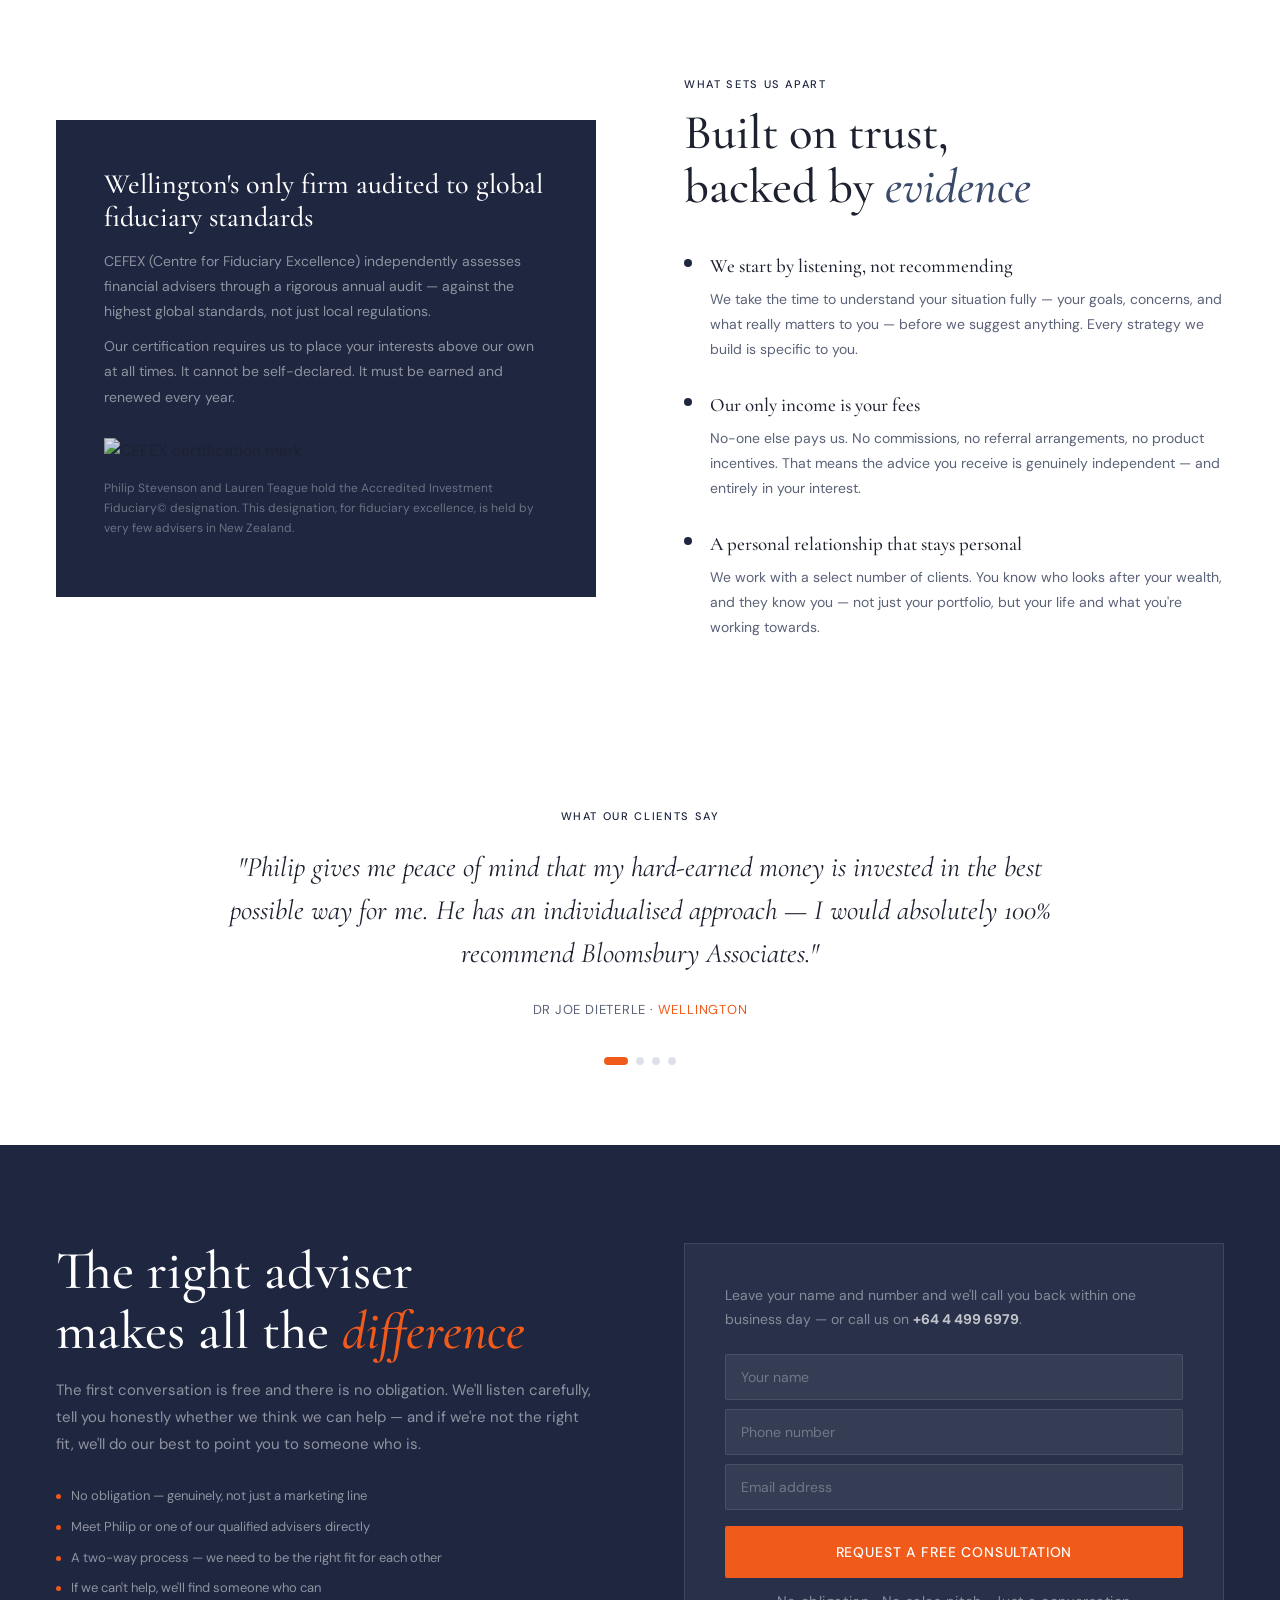
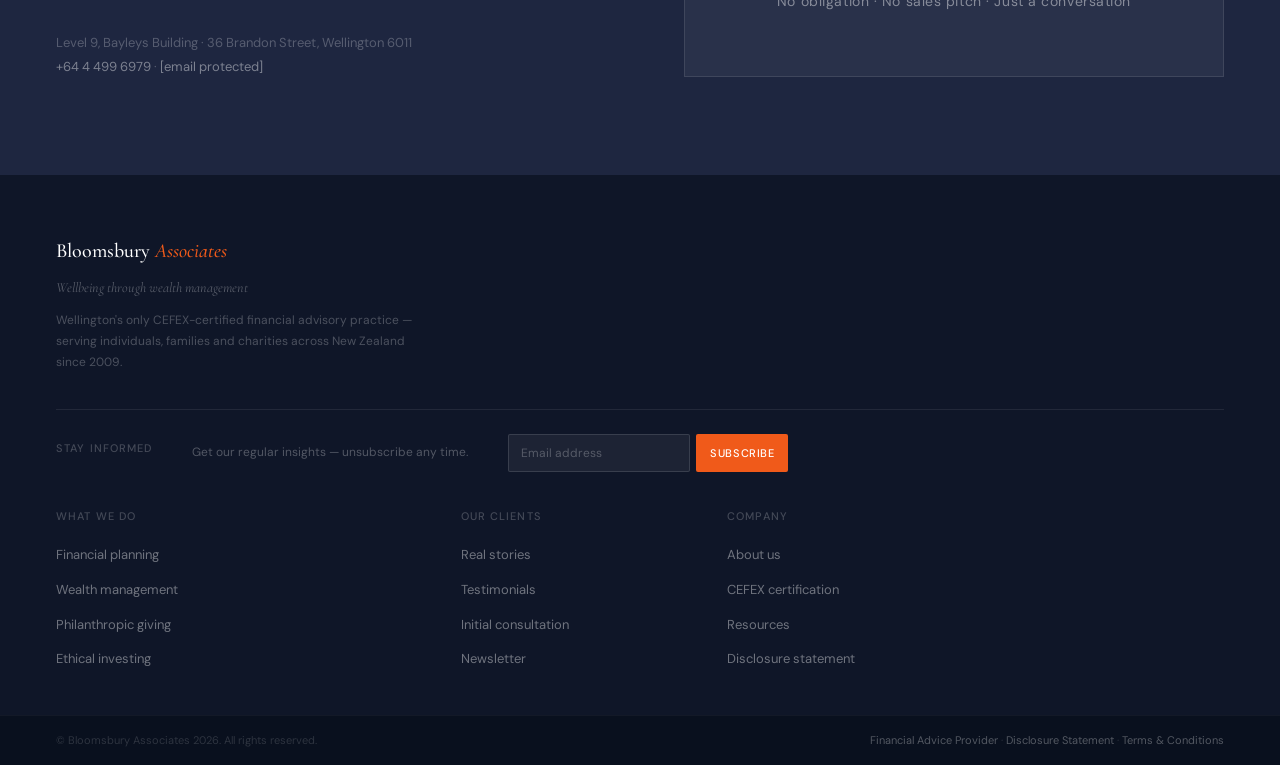
==== commit 708bf28c: "Update index.html" ====
--- a/index.html
+++ b/index.html
@@ -189,7 +189,7 @@
       <div class="dropdown">
         <a href="tools.html">Tools</a>
         <a href="blog.html">Blog</a>
-        <a href="blog.html">Research</a>
+        <a href="https://bloomsbury.co.nz/what-we-do/philanthropic-giving/the-future-of-charitable-giving-in-nz.html">Research</a>
       </div>
     </li>
   </ul>
@@ -205,7 +205,7 @@
   <a href="contact.html">Contact</a>
   <a href="tools.html">Tools</a>
   <a href="blog.html">Blog</a>
-  <a href="blog.html">Research</a>
+  <a href="https://bloomsbury.co.nz/what-we-do/philanthropic-giving/the-future-of-charitable-giving-in-nz.html">Research</a>
   <a href="index.html#form" class="nc">Free consultation</a>
   <span class="nph">+64 4 499 6979</span>
 </div>
@@ -222,7 +222,7 @@
     <p class="hnote">No obligation. If we're not the right fit, we'll help you find someone who is.</p>
   </div>
   <div class="hv">
-    <img src="https://images.pexels.com/photos/1043402/pexels-photo-1043402.jpeg" alt="Wellington waterfront at night" style="width:100%;height:100%;object-fit:cover;object-position:center;display:block;min-height:420px">
+    <img src="Brochure Cover Image.png" alt="Wellington waterfront at night" style="width:100%;height:100%;object-fit:cover;object-position:center;display:block;min-height:420px">
   </div>
 </section>
 
@@ -358,4 +358,4 @@
 });
 </script>
 </body>
-</html>+</html>
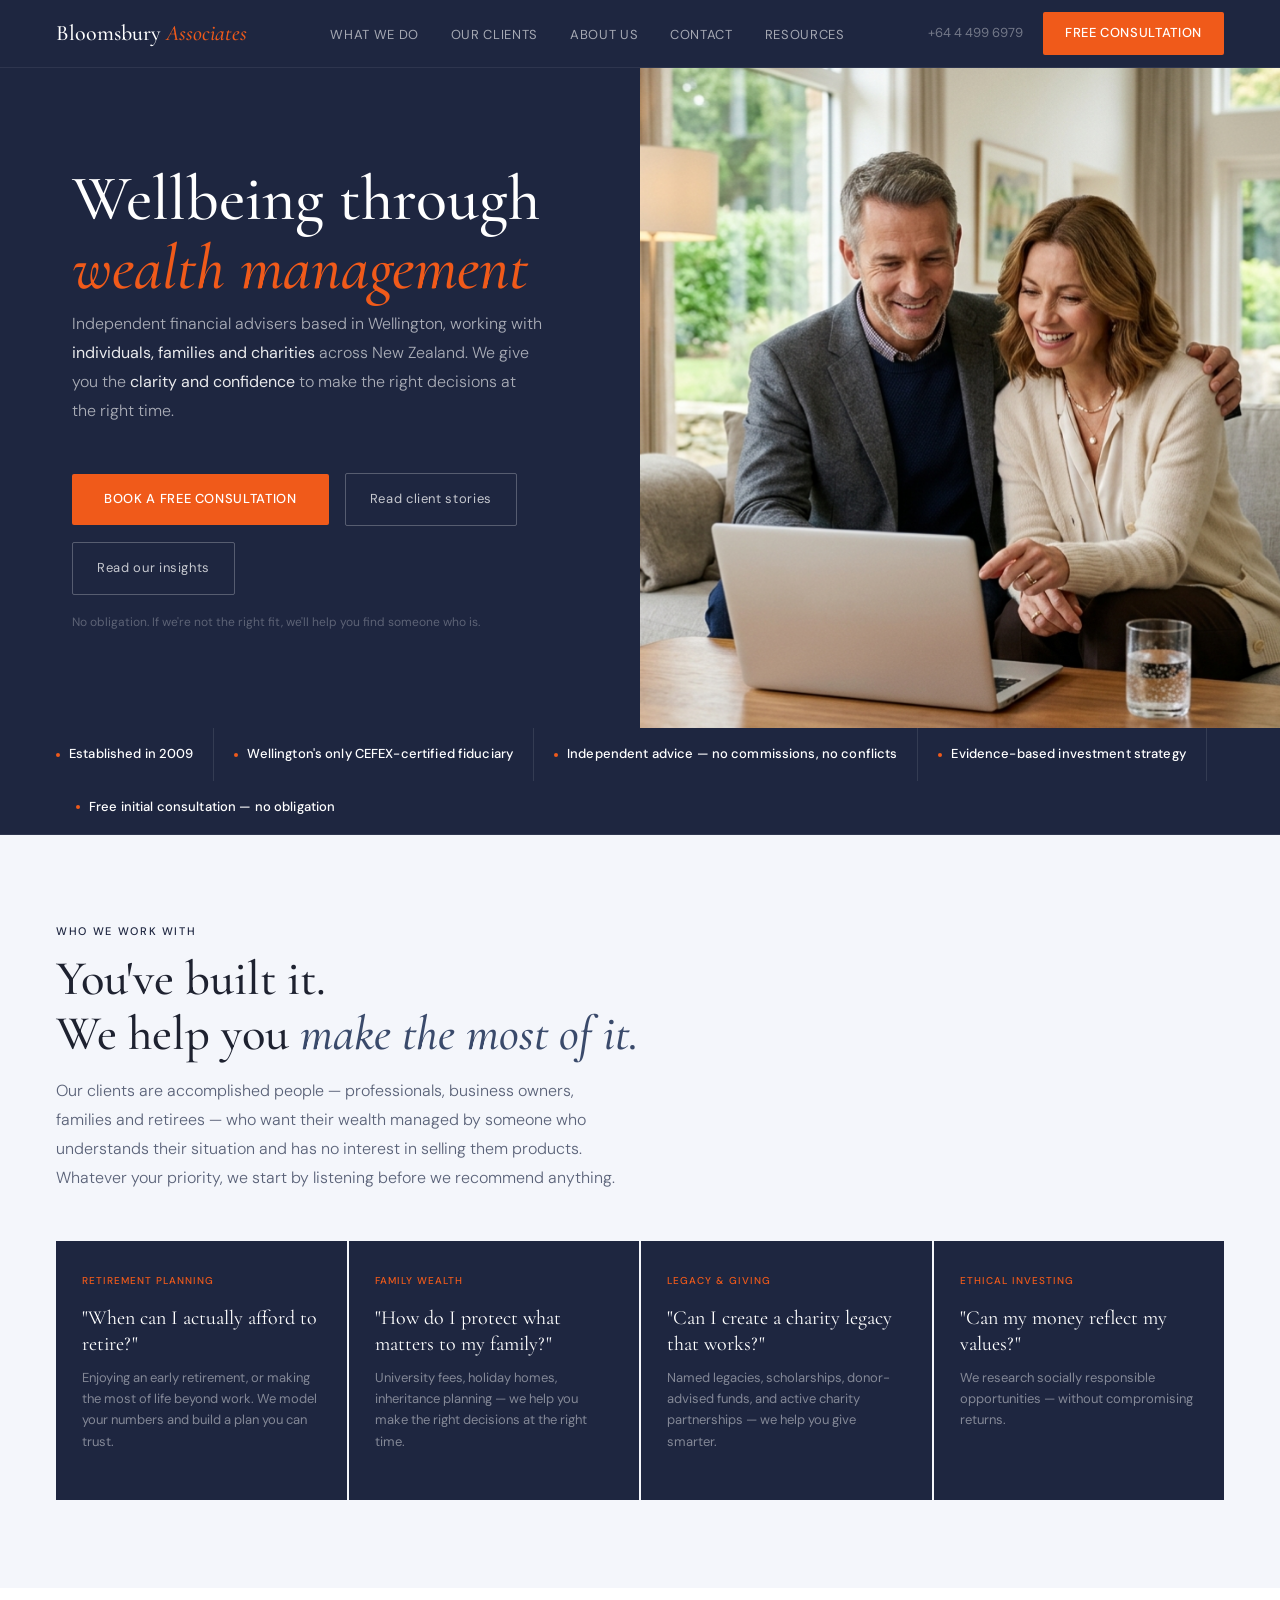
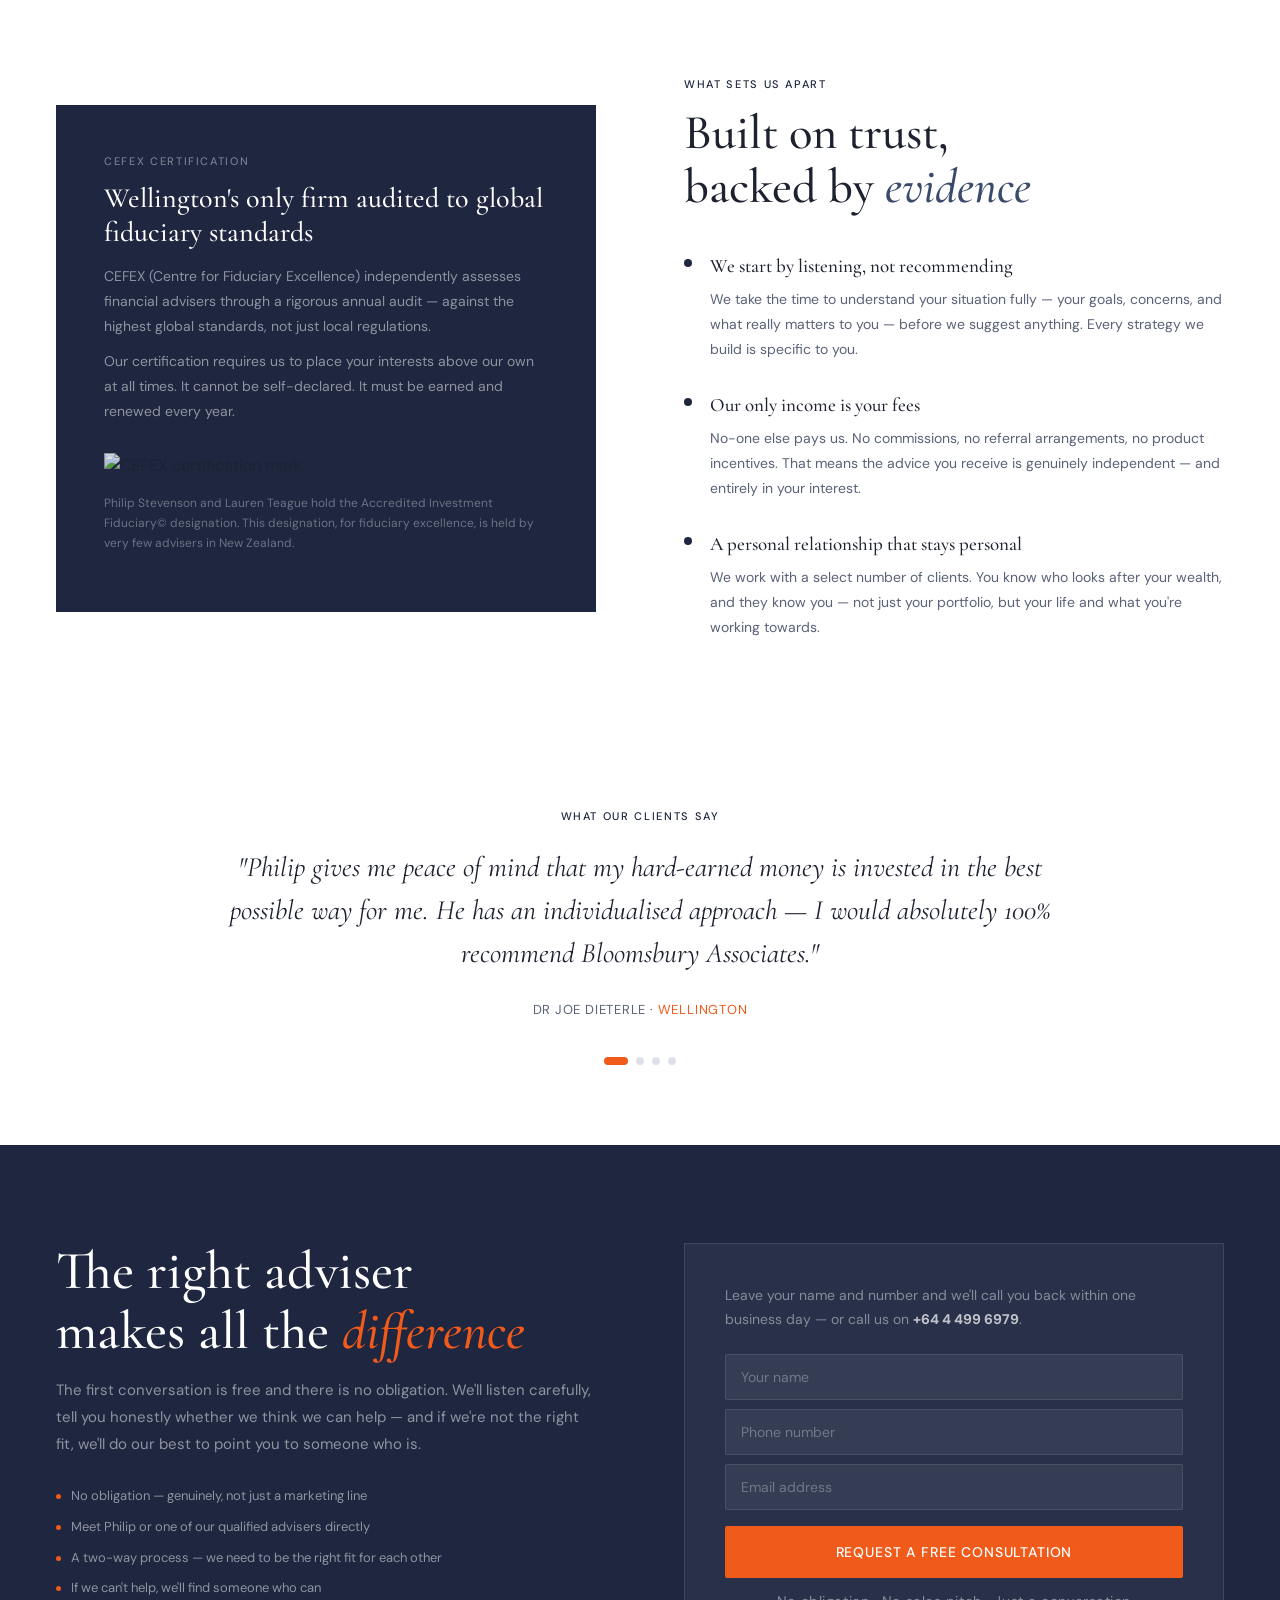
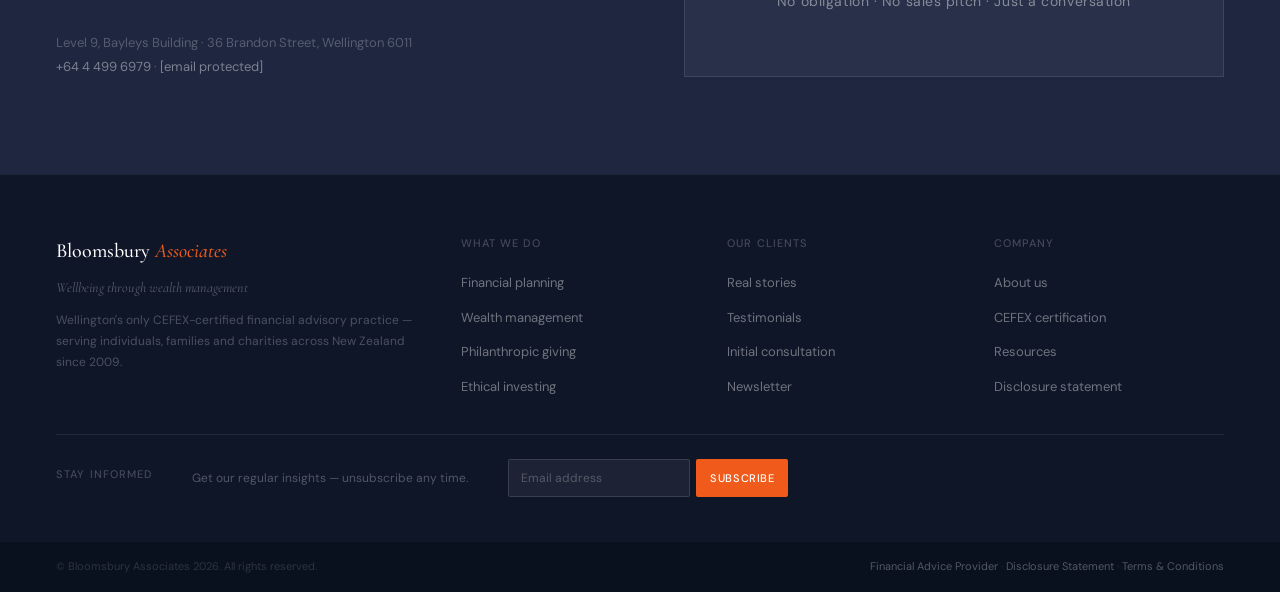
==== commit f466839f: "Update index.html" ====
--- a/index.html
+++ b/index.html
@@ -250,6 +250,7 @@
 <section class="wsec fade">
   <div>
     <div class="cb">
+      <div class="sl" style="color:rgba(255,255,255,.4);margin-bottom:12px">CEFEX Certification</div>
       <h3>Wellington's only firm audited to global fiduciary standards</h3>
       <p>CEFEX (Centre for Fiduciary Excellence) independently assesses financial advisers through a rigorous annual audit — against the highest global standards, not just local regulations.</p>
       <p>Our certification requires us to place your interests above our own at all times. It cannot be self-declared. It must be earned and renewed every year.</p>
@@ -311,6 +312,9 @@
 
 <footer>
   <div><p class="fwm">Bloomsbury <em>Associates</em></p><p class="ftag">Wellbeing through wealth management</p><p class="fdesc">Wellington's only CEFEX-certified financial advisory practice — serving individuals, families and charities across New Zealand since 2009.</p></div>
+  <div class="fcol"><h4>What we do</h4><ul><li><a href="what-we-do.html#fp">Financial planning</a></li><li><a href="what-we-do.html#wm">Wealth management</a></li><li><a href="what-we-do.html#philanthropy">Philanthropic giving</a></li><li><a href="what-we-do.html#ethical">Ethical investing</a></li></ul></div>
+  <div class="fcol"><h4>Our clients</h4><ul><li><a href="our-clients.html">Real stories</a></li><li><a href="our-clients.html#testimonials">Testimonials</a></li><li><a href="index.html#form">Initial consultation</a></li><li><a href="contact.html#newsletter">Newsletter</a></li></ul></div>
+  <div class="fcol"><h4>Company</h4><ul><li><a href="about-us.html">About us</a></li><li><a href="about-us.html#cefex">CEFEX certification</a></li><li><a href="blog.html">Resources</a></li><li><a href="#">Disclosure statement</a></li></ul></div>
   <div class="fn-signup">
     <p class="fn-head">Stay Informed</p>
     <p class="fn-sub">Get our regular insights — unsubscribe any time.</p>
@@ -319,9 +323,6 @@
       <button class="fn-btn" onclick="this.textContent='✓';this.style.background='#2a6e3a';this.disabled=true">Subscribe</button>
     </div>
   </div>
-  <div class="fcol"><h4>What we do</h4><ul><li><a href="what-we-do.html#fp">Financial planning</a></li><li><a href="what-we-do.html#wm">Wealth management</a></li><li><a href="what-we-do.html#philanthropy">Philanthropic giving</a></li><li><a href="what-we-do.html#ethical">Ethical investing</a></li></ul></div>
-  <div class="fcol"><h4>Our clients</h4><ul><li><a href="our-clients.html">Real stories</a></li><li><a href="our-clients.html#testimonials">Testimonials</a></li><li><a href="index.html#form">Initial consultation</a></li><li><a href="contact.html#newsletter">Newsletter</a></li></ul></div>
-  <div class="fcol"><h4>Company</h4><ul><li><a href="about-us.html">About us</a></li><li><a href="about-us.html#cefex">CEFEX certification</a></li><li><a href="blog.html">Resources</a></li><li><a href="#">Disclosure statement</a></li></ul></div>
 </footer>
 <div class="fbot"><p>© Bloomsbury Associates 2026. All rights reserved.</p><p><a href="#">Financial Advice Provider</a> · <a href="#">Disclosure Statement</a> · <a href="#">Terms &amp; Conditions</a></p></div>
 
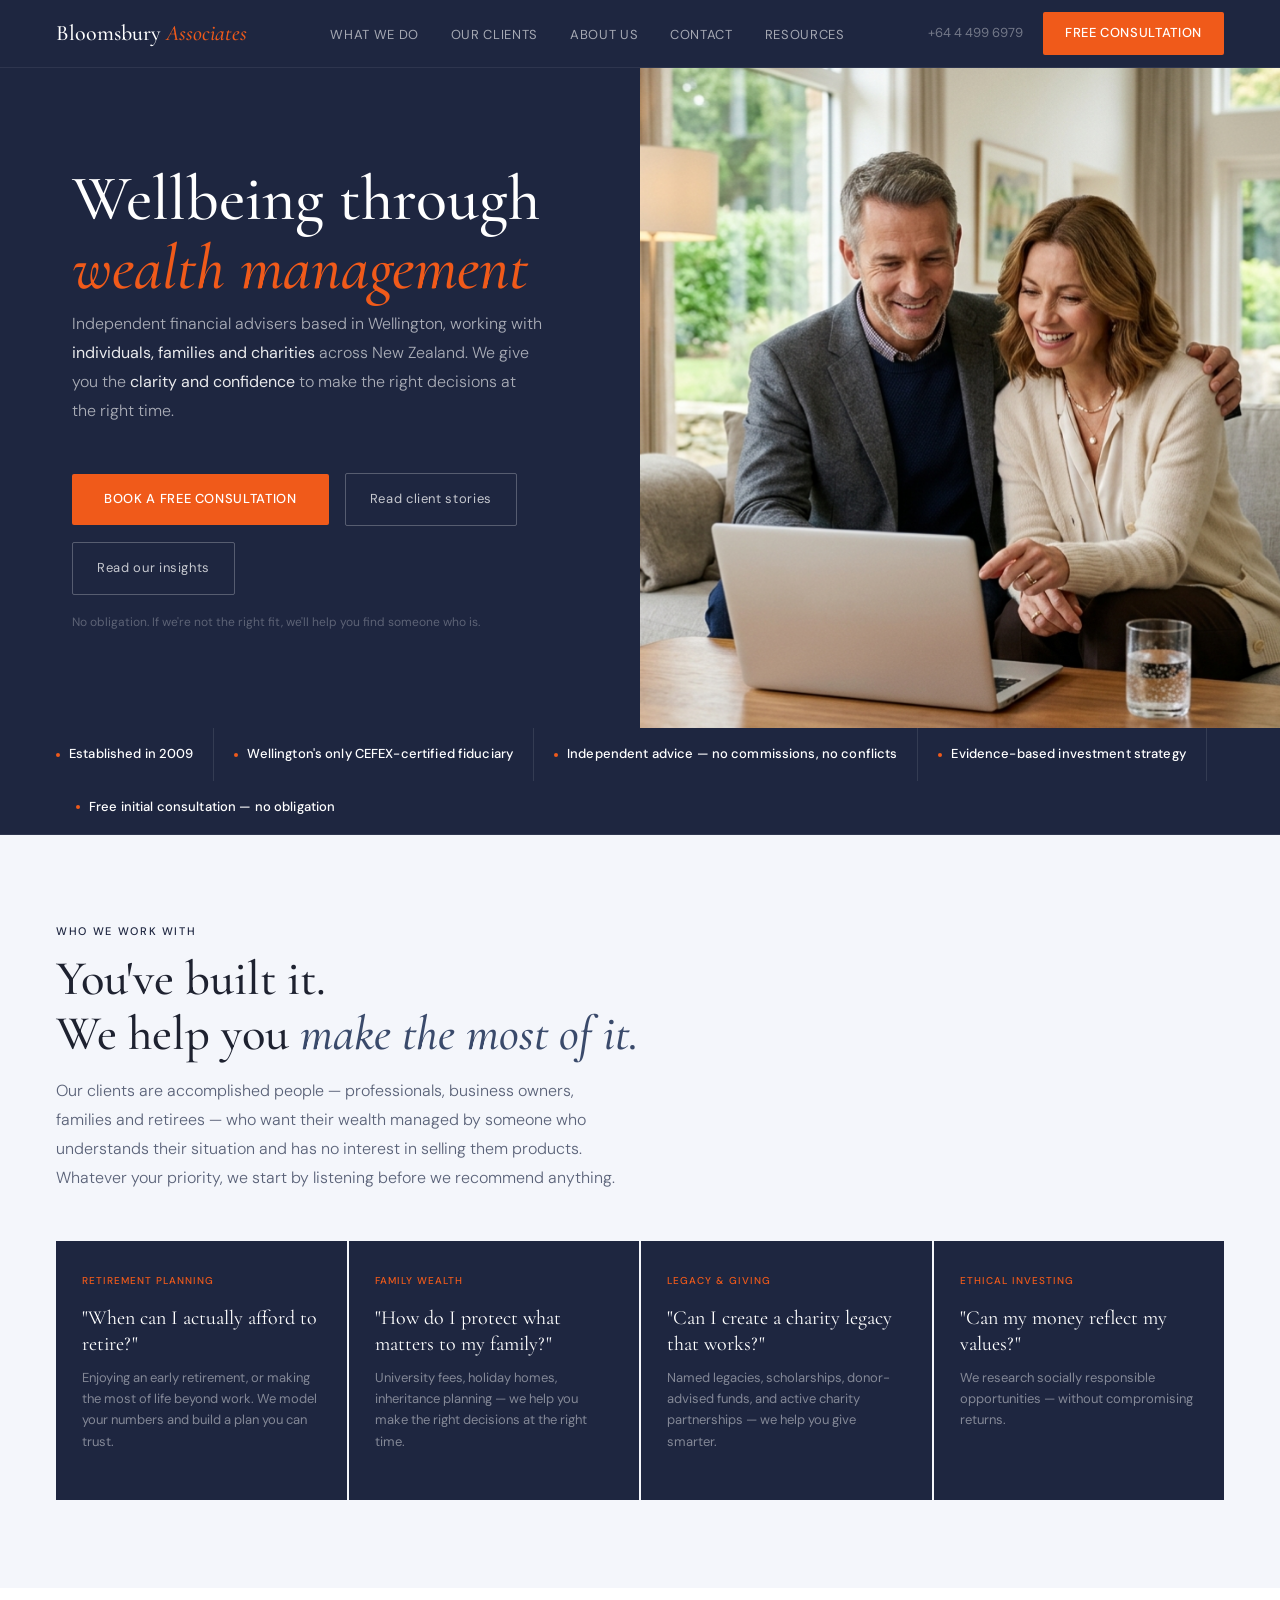
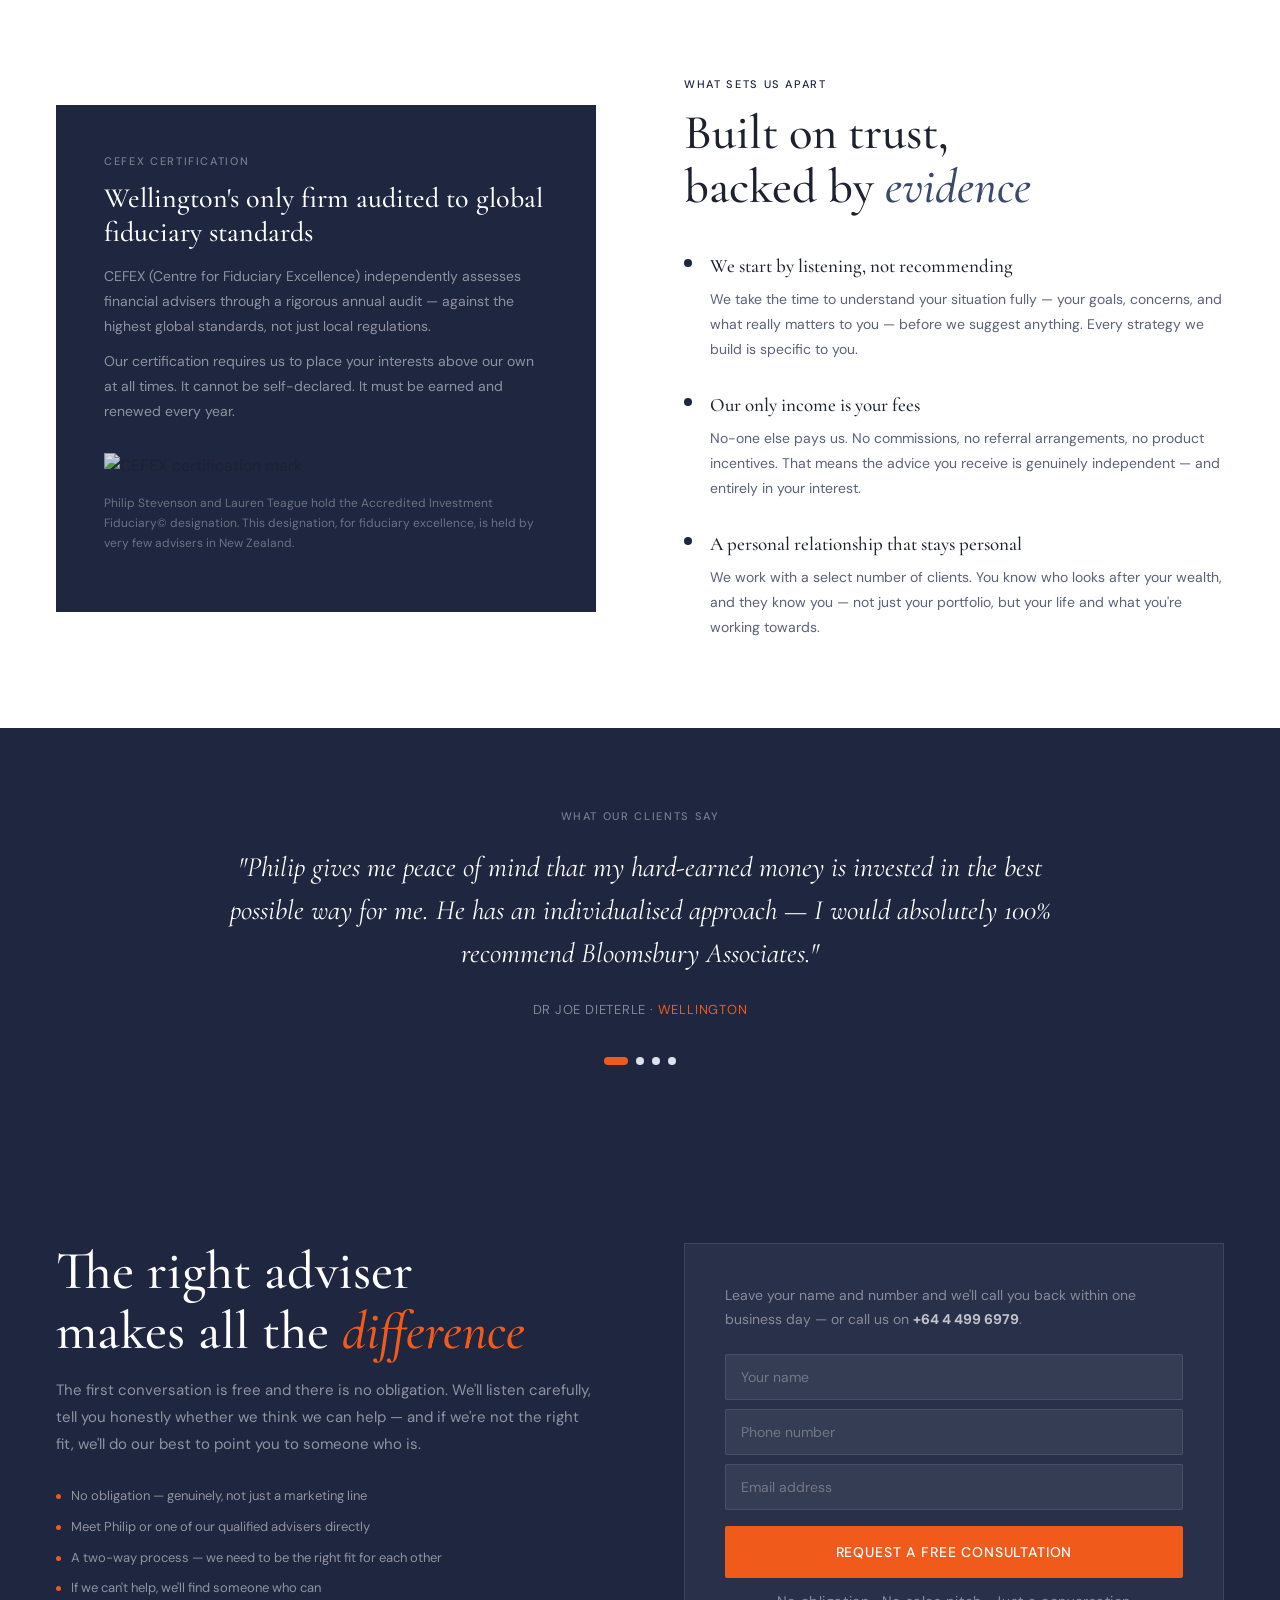
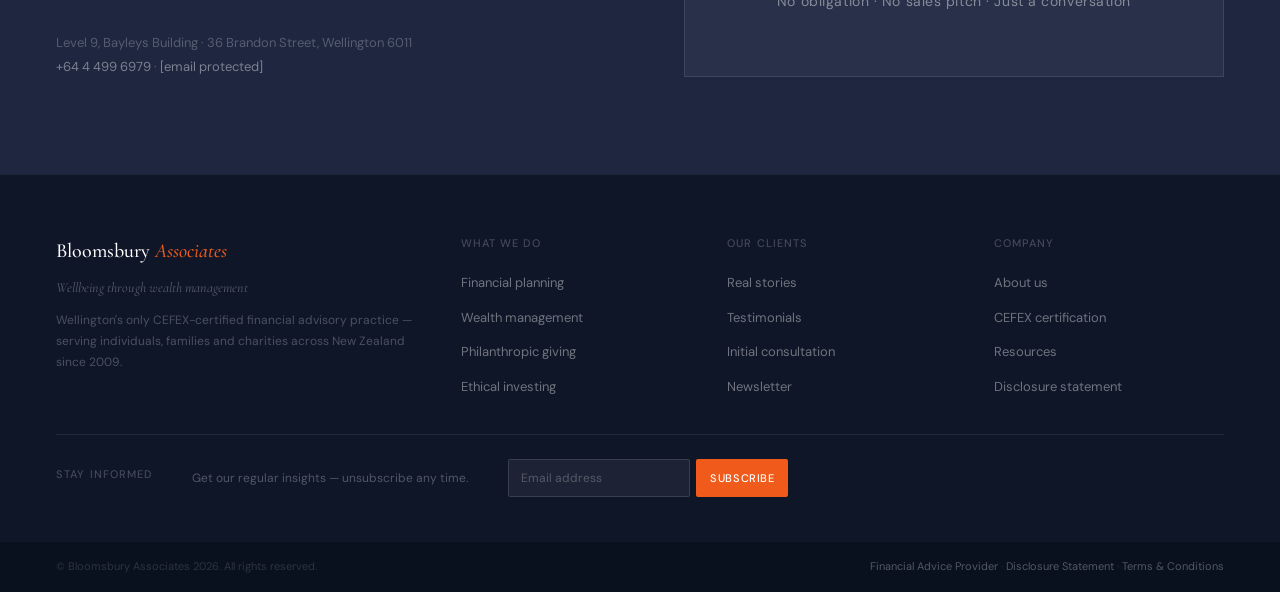
==== commit fa4bc05b: "Add files via upload" ====
--- a/index.html
+++ b/index.html
@@ -70,6 +70,7 @@
 /* WHY */
 .wsec{padding:88px 72px;background:var(--gl);display:grid;grid-template-columns:1fr 1fr;gap:88px;align-items:center}
 .cb{background:var(--bd);padding:48px;position:relative}
+.cb .sl{color:rgba(255,255,255,.4)}
 .cb h3{font-family:var(--serif);font-size:28px;font-weight:500;color:#fff;margin-bottom:14px;line-height:1.2}
 .cb p{font-size:14px;color:rgba(255,255,255,.5);line-height:1.8;margin-bottom:10px}
 .cb img{width:80px;margin-top:18px;opacity:.85}
@@ -82,10 +83,10 @@
 .pillar h4{font-family:var(--serif);font-size:19px;font-weight:500;color:var(--ink);margin-bottom:6px}
 .pillar p{font-size:14px;color:var(--gt);line-height:1.78;max-width:520px}
 /* TESTIMONIALS */
-.tsec{background:var(--bpl);padding:80px 72px}
+.tsec{background:var(--bd);padding:80px 72px}
 .tinn{max-width:860px;margin:0 auto;text-align:center}
-.tq{font-family:var(--serif);font-size:clamp(20px,2.8vw,28px);font-weight:400;font-style:italic;color:var(--ink);line-height:1.55;margin-bottom:24px;min-height:90px}
-.ta{font-size:13px;color:var(--gt);letter-spacing:.06em;text-transform:uppercase;margin-bottom:36px}.ta span{color:var(--or)}
+.tq{font-family:var(--serif);font-size:clamp(20px,2.8vw,28px);font-weight:400;font-style:italic;color:#fff;line-height:1.55;margin-bottom:24px;min-height:90px}
+.ta{font-size:13px;color:rgba(255,255,255,.45);letter-spacing:.06em;text-transform:uppercase;margin-bottom:36px}.ta span{color:var(--or)}
 .dots{display:flex;justify-content:center;gap:8px}
 .dot{width:8px;height:8px;border-radius:50%;background:var(--gm);cursor:pointer;transition:all .2s;border:none;padding:0}.dot.active{background:var(--or);width:24px;border-radius:4px}
 /* CTA */
@@ -271,7 +272,7 @@
 
 <section class="tsec fade">
   <div class="tinn">
-    <div class="sl" style="text-align:center;margin-bottom:20px">What our clients say</div>
+    <div class="sl" style="text-align:center;margin-bottom:20px;color:rgba(255,255,255,.4)">What our clients say</div>
     <div class="tq" id="tq">"Philip gives me peace of mind that my hard-earned money is invested in the best possible way for me. He has an individualised approach — I would absolutely 100% recommend Bloomsbury Associates."</div>
     <p class="ta" id="ta">Dr Joe Dieterle · <span>Wellington</span></p>
     <div class="dots" role="tablist" aria-label="Testimonials">
@@ -359,4 +360,4 @@
 });
 </script>
 </body>
-</html>
+</html>
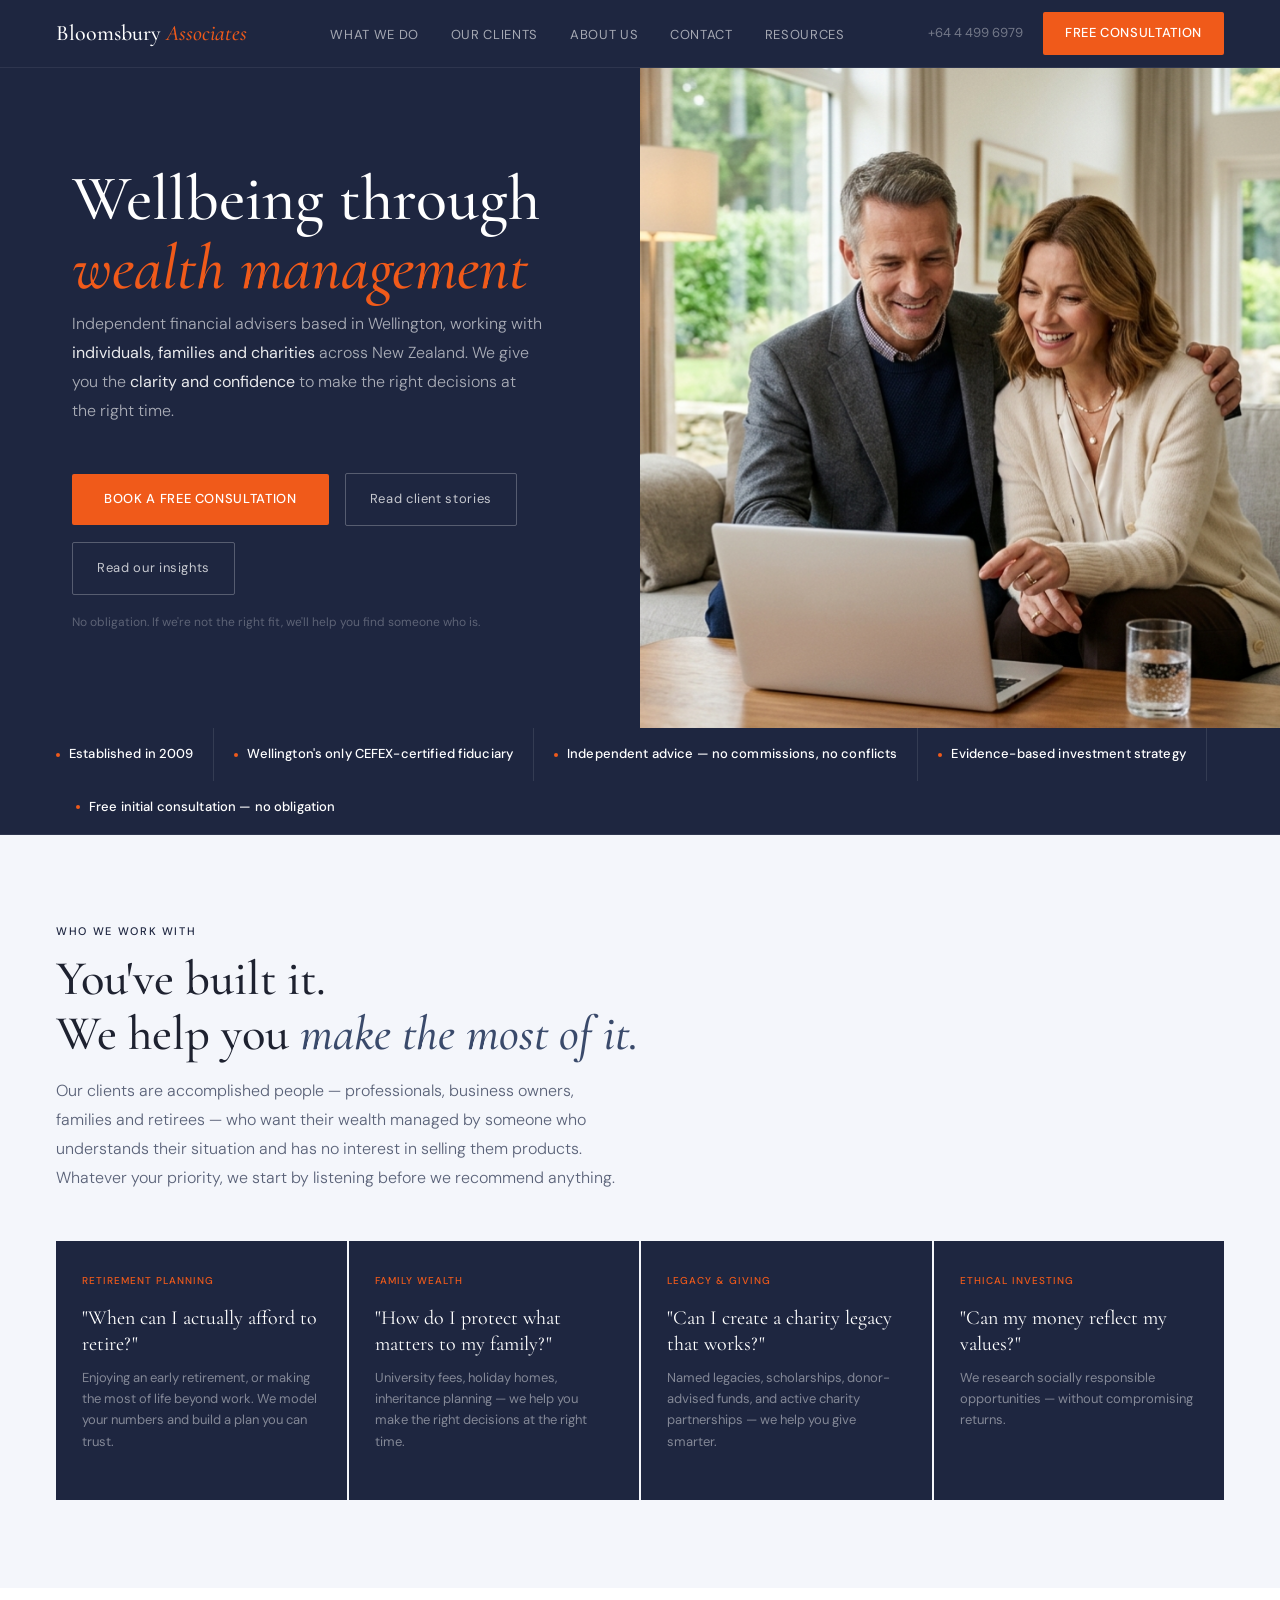
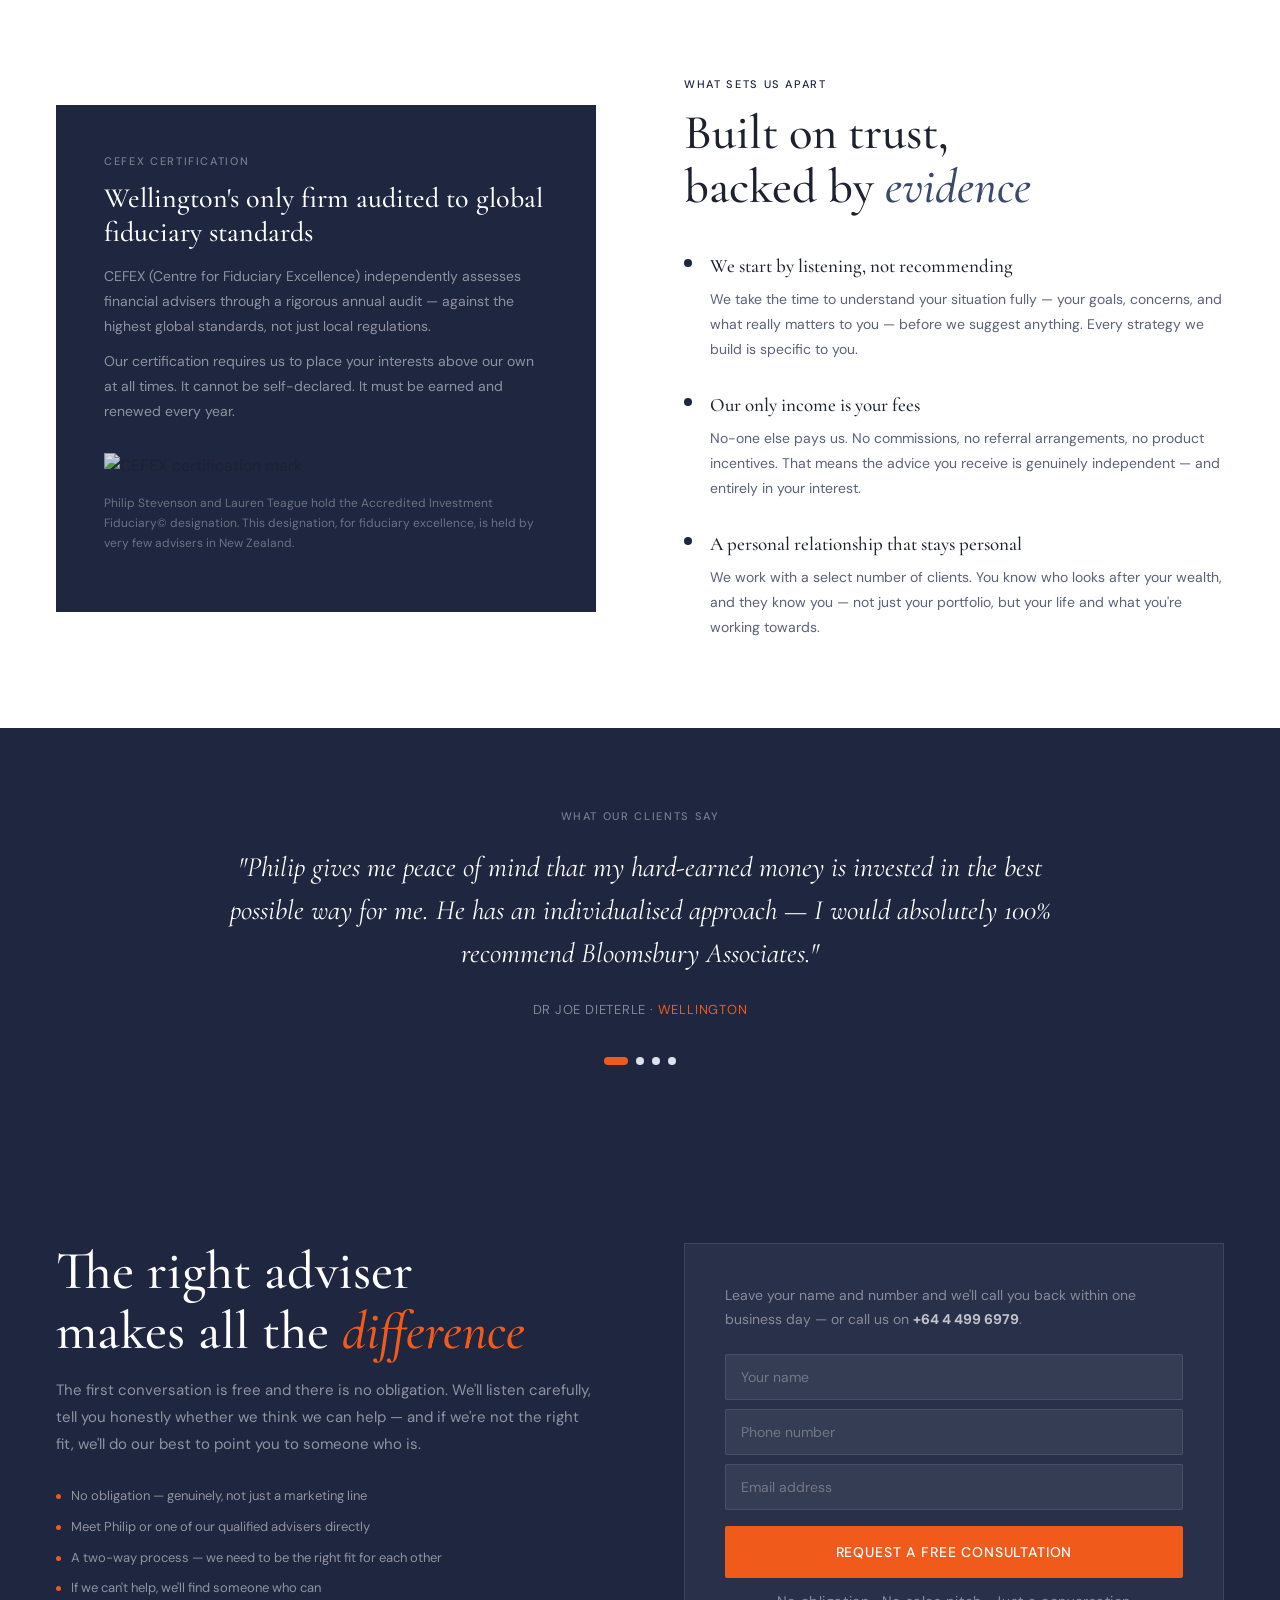
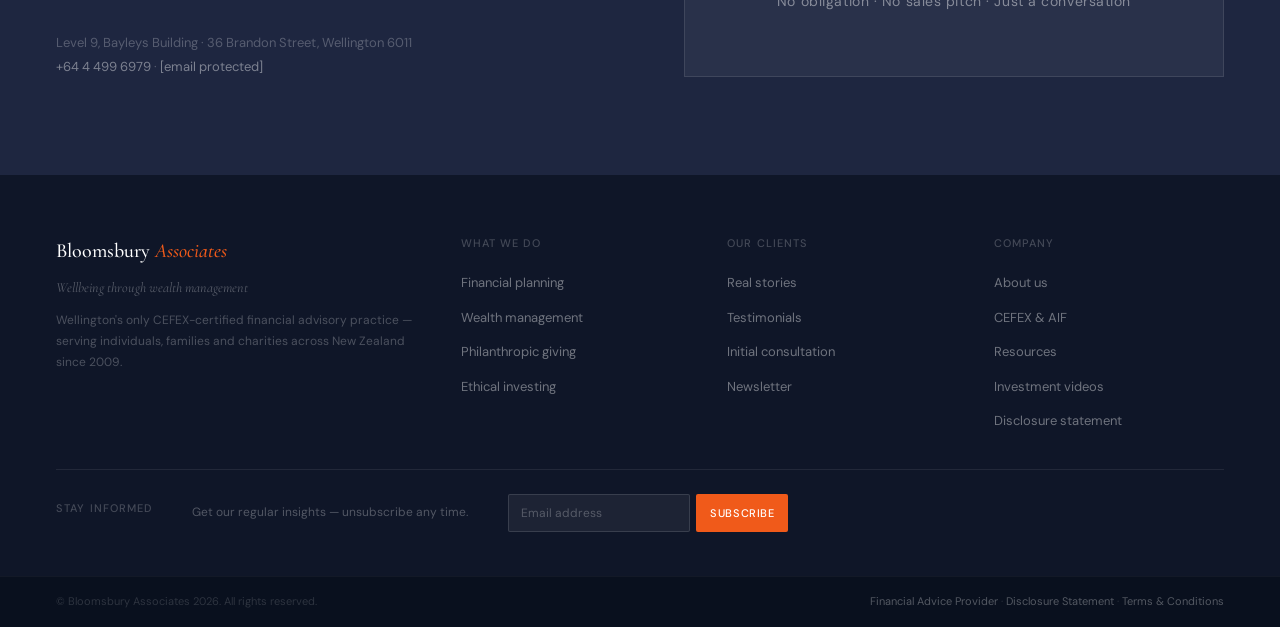
==== commit 24ba3bf3: "Add files via upload" ====
--- a/index.html
+++ b/index.html
@@ -190,6 +190,7 @@
       <div class="dropdown">
         <a href="tools.html">Tools</a>
         <a href="blog.html">Blog</a>
+        <a href="investment-videos.html">Investment videos</a>
         <a href="https://bloomsbury.co.nz/what-we-do/philanthropic-giving/the-future-of-charitable-giving-in-nz.html">Research</a>
       </div>
     </li>
@@ -206,6 +207,7 @@
   <a href="contact.html">Contact</a>
   <a href="tools.html">Tools</a>
   <a href="blog.html">Blog</a>
+  <a href="investment-videos.html">Investment videos</a>
   <a href="https://bloomsbury.co.nz/what-we-do/philanthropic-giving/the-future-of-charitable-giving-in-nz.html">Research</a>
   <a href="index.html#form" class="nc">Free consultation</a>
   <span class="nph">+64 4 499 6979</span>
@@ -315,7 +317,7 @@
   <div><p class="fwm">Bloomsbury <em>Associates</em></p><p class="ftag">Wellbeing through wealth management</p><p class="fdesc">Wellington's only CEFEX-certified financial advisory practice — serving individuals, families and charities across New Zealand since 2009.</p></div>
   <div class="fcol"><h4>What we do</h4><ul><li><a href="what-we-do.html#fp">Financial planning</a></li><li><a href="what-we-do.html#wm">Wealth management</a></li><li><a href="what-we-do.html#philanthropy">Philanthropic giving</a></li><li><a href="what-we-do.html#ethical">Ethical investing</a></li></ul></div>
   <div class="fcol"><h4>Our clients</h4><ul><li><a href="our-clients.html">Real stories</a></li><li><a href="our-clients.html#testimonials">Testimonials</a></li><li><a href="index.html#form">Initial consultation</a></li><li><a href="contact.html#newsletter">Newsletter</a></li></ul></div>
-  <div class="fcol"><h4>Company</h4><ul><li><a href="about-us.html">About us</a></li><li><a href="about-us.html#cefex">CEFEX certification</a></li><li><a href="blog.html">Resources</a></li><li><a href="#">Disclosure statement</a></li></ul></div>
+  <div class="fcol"><h4>Company</h4><ul><li><a href="about-us.html">About us</a></li><li><a href="about-us.html#cefex">CEFEX &amp; AIF</a></li><li><a href="blog.html">Resources</a></li><li><a href="investment-videos.html">Investment videos</a></li><li><a href="#">Disclosure statement</a></li></ul></div>
   <div class="fn-signup">
     <p class="fn-head">Stay Informed</p>
     <p class="fn-sub">Get our regular insights — unsubscribe any time.</p>
--- a/responsive.css
+++ b/responsive.css
@@ -70,8 +70,8 @@
 
   /* Reduce section side padding */
   .sec,.wsec,.tsec,.ctasec,.svsec-light,
-  .origin,.team-sec,.cefex-sec,.ext-sec,.partners,.cta-band,
-  .svc-sec,.process-band,.faq-sec,.contact-wrap,.storsec{
+  .origin,.team-sec,.aaf-sec,.cefex-sec,.ext-sec,.partners,.cta-band,
+  .svc-sec,.process-band,.faq-sec,.contact-wrap,.storsec,.calc-band,.vid-page{
     padding-left:56px !important;
     padding-right:56px !important;
   }
@@ -118,8 +118,8 @@
 
   /* SECTION PADDING */
   .sec,.wsec,.tsec,.ctasec,.teamsec,
-  .origin,.team-sec,.cefex-sec,.ext-sec,.partners,.cta-band,
-  .svc-sec,.process-band,.faq-sec,.contact-wrap,.storsec{
+  .origin,.team-sec,.aaf-sec,.cefex-sec,.ext-sec,.partners,.cta-band,
+  .svc-sec,.process-band,.faq-sec,.contact-wrap,.storsec,.calc-band,.vid-page{
     padding-left:40px !important;
     padding-right:40px !important;
   }
@@ -141,6 +141,10 @@
   .origin{grid-template-columns:1fr;gap:48px}
   .tgrid{grid-template-columns:1fr}
   .cefex-sec{grid-template-columns:1fr;gap:48px}
+  .aaf-grid{grid-template-columns:1fr}
+  .aaf-panel{padding:28px 24px 32px}
+  .vid-grid{grid-template-columns:1fr}
+  .wheel-head{flex-direction:column;align-items:flex-start}
   .ext-grid{grid-template-columns:1fr 1fr}
 
   /* WHAT WE DO */
@@ -200,8 +204,8 @@
 
   /* SECTION PADDING */
   .sec,.wsec,.tsec,.ctasec,
-  .origin,.team-sec,.cefex-sec,.ext-sec,.partners,.cta-band,
-  .svc-sec,.process-band,.faq-sec,.contact-wrap,.storsec{
+  .origin,.team-sec,.aaf-sec,.cefex-sec,.ext-sec,.partners,.cta-band,
+  .svc-sec,.process-band,.faq-sec,.contact-wrap,.storsec,.calc-band,.vid-page{
     padding:52px 20px !important;
   }
   .blog-wrap{padding:44px 20px !important}
@@ -228,8 +232,11 @@
   .tgrid{grid-template-columns:1fr;gap:2px}
   .tm{grid-template-columns:64px 1fr;gap:20px;padding:24px 20px}
   .tphoto{width:64px;height:64px}
+  .aaf-sec{padding:52px 20px !important}
+  .aaf-grid{grid-template-columns:1fr}
   .cefex-sec{grid-template-columns:1fr;gap:32px;padding:52px 20px !important}
   .cpillars{gap:2px}
+  .vid-grid{grid-template-columns:1fr}
   .ext-grid{grid-template-columns:1fr}
   .pgrid{grid-template-columns:1fr 1fr}
 
